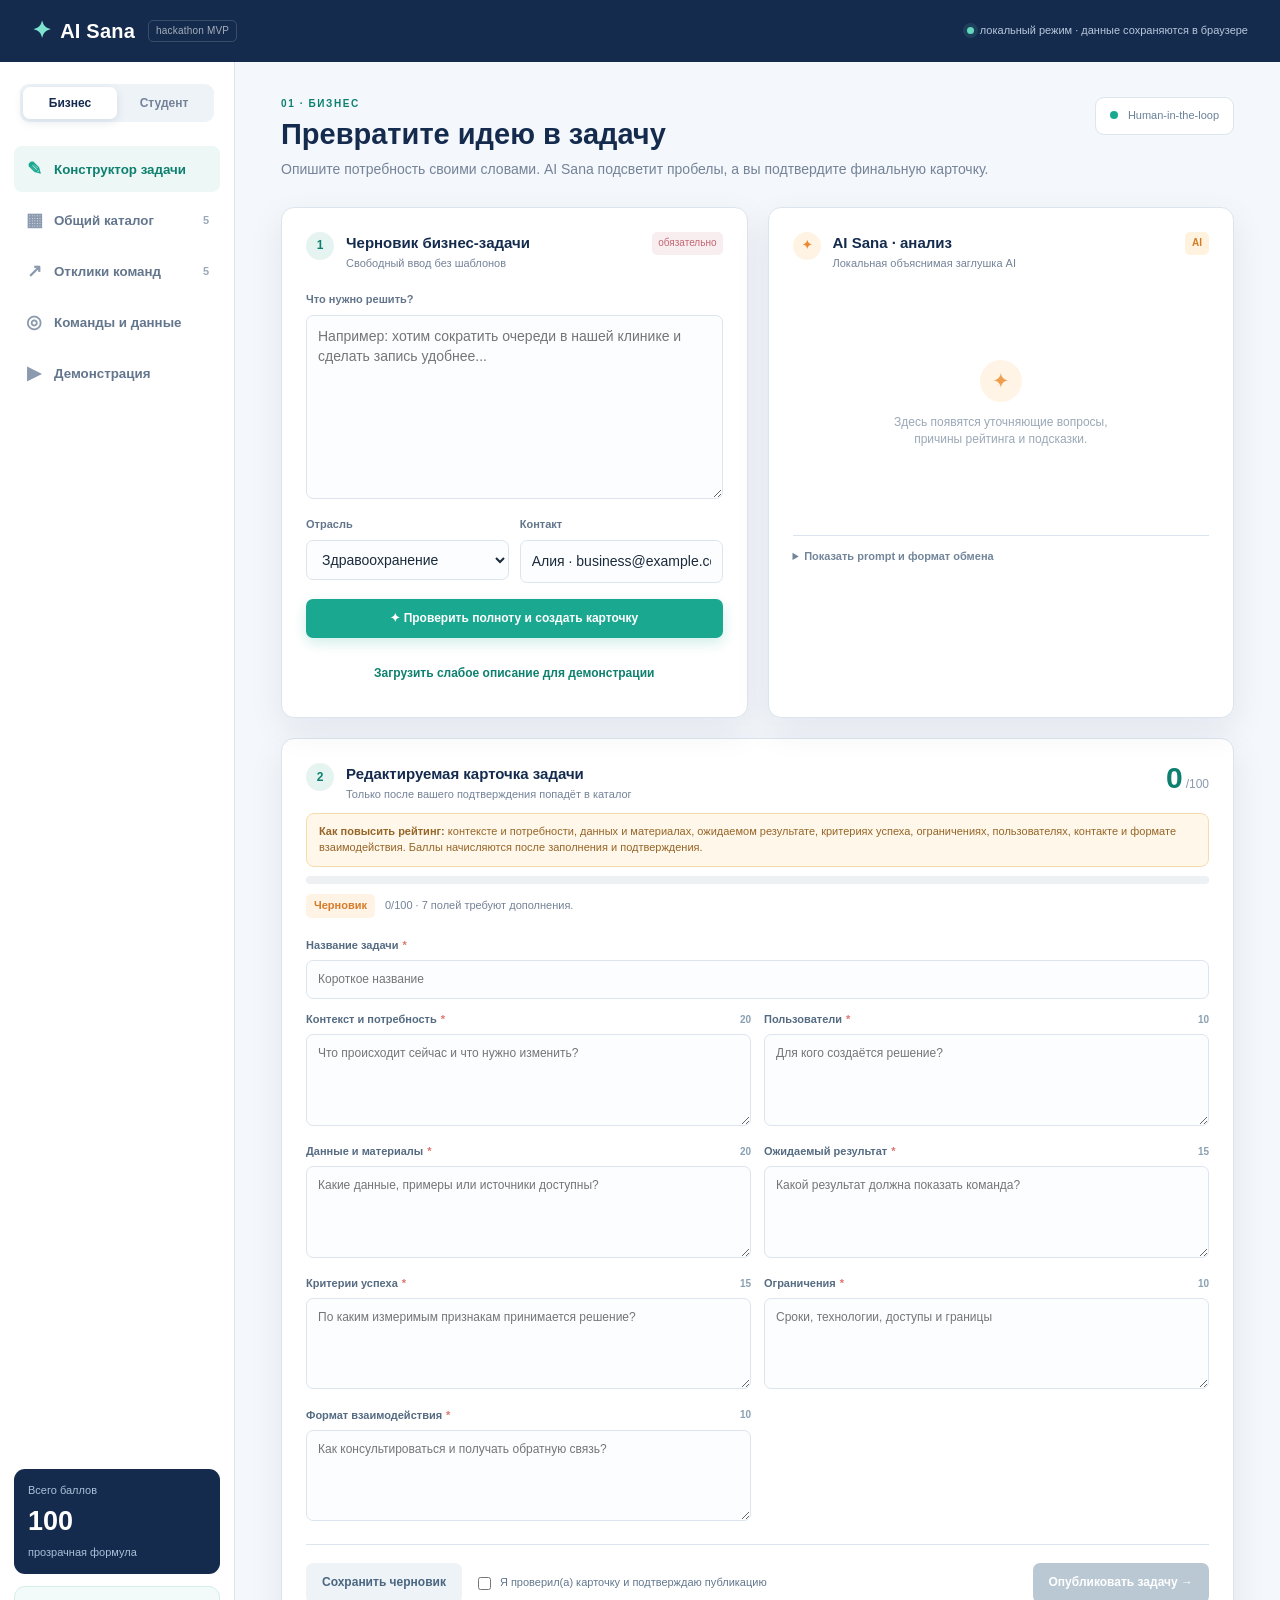
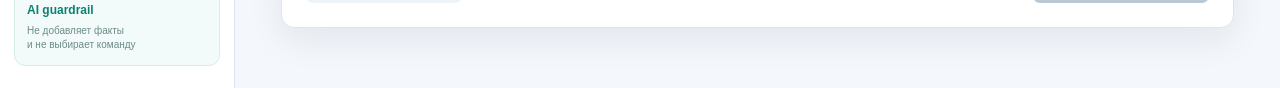
==== index.html @ 4ed0ae02 "First test" ====
<!doctype html>
<html lang="ru">
<head>
  <meta charset="UTF-8" />
  <meta name="viewport" content="width=device-width, initial-scale=1.0" />
  <title>AI Sana — геймификация бизнес-задач</title>
  <link rel="stylesheet" href="styles.css" />
</head>
<body>
  <div class="app-shell">
    <header class="topbar">
      <div class="brand"><span class="brand-mark">✦</span><span>AI Sana</span><small>hackathon MVP</small></div>
      <div class="topbar-status"><span class="live-dot"></span>локальный режим · данные сохраняются в браузере</div>
    </header>

    <div class="workspace">
      <aside class="sidebar">
        <div class="role-switcher">
          <button class="role-btn active" data-role="business">Бизнес</button>
          <button class="role-btn" data-role="student">Студент</button>
        </div>
        <nav class="nav-list">
          <button class="nav-btn active" data-view="builder"><span>✎</span> Конструктор задачи</button>
          <button class="nav-btn" data-view="catalog"><span>▦</span> Общий каталог <b id="catalog-count">0</b></button>
          <button class="nav-btn" data-view="offers"><span>↗</span> Отклики команд <b id="offers-count">0</b></button>
          <button class="nav-btn" data-view="teams"><span>◎</span> Команды и данные</button>
          <button class="nav-btn" data-view="demo"><span>▶</span> Демонстрация</button>
        </nav>
        <div class="sidebar-bottom">
          <div class="mini-kpi"><span>Всего баллов</span><strong>100</strong><small>прозрачная формула</small></div>
          <div class="guardrail"><span>AI guardrail</span><small>Не добавляет факты<br/>и не выбирает команду</small></div>
        </div>
      </aside>

      <main class="main-content">
        <section class="view active" id="view-builder">
          <div class="page-heading">
            <div><p class="eyebrow">01 · БИЗНЕС</p><h1>Превратите идею в задачу</h1><p class="subtitle">Опишите потребность своими словами. AI Sana подсветит пробелы, а вы подтвердите финальную карточку.</p></div>
            <div class="heading-chip"><span class="chip-dot"></span> Human-in-the-loop</div>
          </div>
          <div class="builder-layout">
            <div class="panel input-panel">
              <div class="panel-head"><div><span class="step-num">1</span><div><h2>Черновик бизнес-задачи</h2><p>Свободный ввод без шаблонов</p></div></div><span class="required">обязательно</span></div>
              <label class="field-label" for="draft-text">Что нужно решить?</label>
              <textarea id="draft-text" rows="8" placeholder="Например: хотим сократить очереди в нашей клинике и сделать запись удобнее..."></textarea>
              <div class="form-row">
                <label class="field-group"><span class="field-label">Отрасль</span><select id="draft-industry"><option>Здравоохранение</option><option>Образование</option><option>Ритейл</option><option>Финансы</option><option>Логистика</option><option>Другое</option></select></label>
                <label class="field-group"><span class="field-label">Контакт</span><input id="draft-contact" placeholder="Имя / email" value="Алия · business@example.com" /></label>
              </div>
              <button class="primary-btn full" id="analyze-btn">✦ Проверить полноту и создать карточку</button>
              <button class="text-btn full" id="load-sample-btn">Загрузить слабое описание для демонстрации</button>
            </div>

            <div class="panel ai-panel">
              <div class="panel-head"><div><span class="step-num ai-step">✦</span><div><h2>AI Sana · анализ</h2><p>Локальная объяснимая заглушка AI</p></div></div><span class="ai-badge">AI</span></div>
              <div id="ai-empty" class="empty-state"><div class="empty-icon">✦</div><p>Здесь появятся уточняющие вопросы,<br/>причины рейтинга и подсказки.</p></div>
              <div id="ai-result" class="hidden"></div>
              <details class="prompt-details"><summary>Показать prompt и формат обмена</summary><pre id="prompt-preview">SYSTEM: Анализируй только факты пользователя. Не выдумывай значения.
INPUT: { draft, industry, answers[] }
OUTPUT: { missingFields[], questions[], suggestions[] }
ERROR: при некорректном ответе вернуть fallback с 3 вопросами.</pre></details>
            </div>
          </div>

          <div class="panel card-panel" id="card-panel">
            <div class="panel-head card-head"><div><span class="step-num">2</span><div><h2>Редактируемая карточка задачи</h2><p>Только после вашего подтверждения попадёт в каталог</p></div></div><div class="score-bubble"><strong id="score-value">0</strong><span>/100</span></div></div>
            <div id="missing-banner" class="missing-banner hidden"></div>
            <div class="score-track"><span id="score-track-fill"></span></div>
            <div class="readiness-row"><span id="readiness-label" class="readiness draft">Черновик</span><span id="score-explain">Заполните карточку, чтобы увидеть расчёт.</span></div>
            <div class="card-grid">
              <label class="card-field wide"><span>Название задачи <i>*</i></span><input data-field="title" placeholder="Короткое название" /></label>
              <label class="card-field"><span>Контекст и потребность <i>*</i><em>20</em></span><textarea data-field="contextNeed" rows="4" placeholder="Что происходит сейчас и что нужно изменить?"></textarea></label>
              <label class="card-field"><span>Пользователи <i>*</i><em>10</em></span><textarea data-field="users" rows="4" placeholder="Для кого создаётся решение?"></textarea></label>
              <label class="card-field"><span>Данные и материалы <i>*</i><em>20</em></span><textarea data-field="data" rows="4" placeholder="Какие данные, примеры или источники доступны?"></textarea></label>
              <label class="card-field"><span>Ожидаемый результат <i>*</i><em>15</em></span><textarea data-field="expectedResult" rows="4" placeholder="Какой результат должна показать команда?"></textarea></label>
              <label class="card-field"><span>Критерии успеха <i>*</i><em>15</em></span><textarea data-field="successCriteria" rows="4" placeholder="По каким измеримым признакам принимается решение?"></textarea></label>
              <label class="card-field"><span>Ограничения <i>*</i><em>10</em></span><textarea data-field="constraints" rows="4" placeholder="Сроки, технологии, доступы и границы"></textarea></label>
              <label class="card-field"><span>Формат взаимодействия <i>*</i><em>10</em></span><textarea data-field="format" rows="4" placeholder="Как консультироваться и получать обратную связь?"></textarea></label>
            </div>
            <div class="card-actions"><button class="secondary-btn" id="save-draft-btn">Сохранить черновик</button><label class="confirm-check"><input type="checkbox" id="confirm-check" /> Я проверил(а) карточку и подтверждаю публикацию</label><button class="primary-btn" id="publish-btn" disabled>Опубликовать задачу →</button></div>
          </div>
        </section>

        <section class="view" id="view-catalog">
          <div class="page-heading"><div><p class="eyebrow">02 · OPEN CATALOG</p><h1>Каталог задач</h1><p class="subtitle">Все опубликованные задачи доступны командам. Рейтинг влияет на позицию, но не скрывает задачу.</p></div><div class="catalog-total"><strong id="catalog-total">0</strong><span>опубликовано</span></div></div>
          <div class="toolbar"><div class="search-wrap">⌕ <input id="catalog-search" placeholder="Поиск по задачам, отрасли, пользователям..." /></div><select id="catalog-level"><option value="all">Все уровни готовности</option><option value="draft">Черновик · 0–39</option><option value="working">Рабочая · 40–69</option><option value="ready">Готовая · 70–89</option><option value="priority">Приоритетная · 90–100</option></select><select id="catalog-sort"><option value="rating">Сначала высокий рейтинг</option><option value="new">Сначала новые</option></select></div>
          <div id="catalog-list" class="catalog-grid"></div>
        </section>

        <section class="view" id="view-offers">
          <div class="page-heading"><div><p class="eyebrow">03 · BUSINESS DECISION</p><h1>Отклики команд</h1><p class="subtitle">Сравнивайте предложения и принимайте решение вручную. AI не назначает исполнителей.</p></div></div>
          <div id="offers-list" class="offers-list"></div>
        </section>

        <section class="view" id="view-teams">
          <div class="page-heading"><div><p class="eyebrow">04 · DATA ROOM</p><h1>Команды и тестовые данные</h1><p class="subtitle">В MVP встроен минимальный набор 5×5 для быстрой демонстрации без регистрации.</p></div></div>
          <div class="data-tabs"><button class="data-tab active" data-data-view="teams-data">5 профилей команд</button><button class="data-tab" data-data-view="drafts-data">5 черновиков</button><button class="data-tab" data-data-view="cards-data">5 карточек</button></div>
          <div id="teams-data" class="data-view active"></div><div id="drafts-data" class="data-view"></div><div id="cards-data" class="data-view"></div>
        </section>

        <section class="view" id="view-demo">
          <div class="page-heading"><div><p class="eyebrow">05 · 5-MINUTE DEMO</p><h1>Сценарий защиты</h1><p class="subtitle">Покажите целостный путь от слабого описания до выбора команды.</p></div><button class="primary-btn" id="demo-reset-btn">Сбросить демо</button></div>
          <div class="demo-timeline"><div class="demo-step done"><span>1</span><div><strong>Черновик</strong><p>Ввести слабое описание бизнес-задачи.</p></div></div><div class="demo-line"></div><div class="demo-step"><span>2</span><div><strong>AI-вопросы</strong><p>Показать минимум 3 уместных вопроса и заполнить карточку.</p></div></div><div class="demo-line"></div><div class="demo-step"><span>3</span><div><strong>Рост рейтинга</strong><p>Изменить поля и показать прозрачный пересчёт баллов.</p></div></div><div class="demo-line"></div><div class="demo-step"><span>4</span><div><strong>Каталог</strong><p>Опубликовать, открыть задачу студенту и отправить отклик.</p></div></div><div class="demo-line"></div><div class="demo-step"><span>5</span><div><strong>Решение бизнеса</strong><p>Вручную принять или отклонить предложение.</p></div></div></div>
          <div class="demo-note"><span class="note-icon">ⓘ</span><div><strong>Подсказка для защиты</strong><p>Переключайтесь между ролями «Бизнес» и «Студент» в левом меню. Все изменения сохраняются локально, поэтому сценарий можно повторить.</p></div></div>
          <div class="architecture-card"><div><p class="eyebrow">ARCHITECTURE</p><h2>Простой, проверяемый MVP</h2><p>UI → localStorage → детерминированный AI fallback → рейтинг → каталог → отклики → ручное решение.</p></div><div class="arch-flow"><span>Draft</span><b>→</b><span>AI</span><b>→</b><span>Card</span><b>→</b><span>Catalog</span><b>→</b><span>Decision</span></div></div>
        </section>
      </main>
    </div>
  </div>

  <div class="modal hidden" id="offer-modal"><div class="modal-card"><button class="modal-close" id="modal-close">×</button><p class="eyebrow">TEAM RESPONSE</p><h2 id="offer-modal-title">Отправить предложение</h2><p id="offer-modal-subtitle" class="muted"></p><label class="card-field"><span>Команда</span><select id="offer-team"></select></label><label class="card-field"><span>Идея решения <i>*</i></span><textarea id="offer-idea" rows="4" placeholder="Что вы предлагаете сделать?"></textarea></label><label class="card-field"><span>План и срок <i>*</i></span><textarea id="offer-plan" rows="3" placeholder="Этапы, технологии, ориентировочный срок"></textarea></label><label class="card-field"><span>Ссылка на прототип</span><input id="offer-link" placeholder="https://..." /></label><button class="primary-btn full" id="submit-offer-btn">Отправить отклик</button></div></div>

  <div class="toast hidden" id="toast"></div>
  <script src="app.js"></script>
</body>
</html>
---- styles.css ----
:root{--navy:#142b4d;--navy-2:#1f4675;--ink:#1b2a3a;--muted:#748398;--line:#dce5ee;--bg:#f4f7fb;--card:#fff;--teal:#1aa891;--teal-dark:#0e806f;--orange:#f29b4a;--red:#e36963;--shadow:0 12px 35px rgba(27,57,91,.08)}*{box-sizing:border-box}body{margin:0;background:var(--bg);color:var(--ink);font:14px/1.45 Inter,ui-sans-serif,-apple-system,BlinkMacSystemFont,"Segoe UI",sans-serif}.app-shell{min-height:100vh}.topbar{height:62px;background:var(--navy);color:#fff;display:flex;align-items:center;justify-content:space-between;padding:0 32px}.brand{font-weight:800;letter-spacing:.2px;display:flex;align-items:center;gap:9px;font-size:20px}.brand small{font-size:10px;font-weight:500;opacity:.62;padding:3px 7px;border:1px solid rgba(255,255,255,.26);border-radius:5px;margin-left:4px}.brand-mark{color:#7ee4d1;font-size:23px}.topbar-status{font-size:11px;color:#b8c8dc}.live-dot{display:inline-block;width:7px;height:7px;border-radius:50%;background:#65d7bd;margin-right:6px;box-shadow:0 0 0 4px rgba(101,215,189,.12)}.workspace{display:flex;min-height:calc(100vh - 62px)}.sidebar{width:235px;background:#fff;border-right:1px solid var(--line);padding:22px 14px;display:flex;flex-direction:column}.role-switcher{display:grid;grid-template-columns:1fr 1fr;background:#eef3f8;border-radius:9px;padding:3px;margin:0 6px 24px}.role-btn{border:0;background:transparent;border-radius:7px;padding:9px 3px;color:var(--muted);font-weight:700;font-size:12px;cursor:pointer}.role-btn.active{background:#fff;color:var(--navy);box-shadow:0 3px 10px rgba(28,57,86,.12)}.nav-list{display:grid;gap:5px}.nav-btn{border:0;background:transparent;border-radius:8px;color:#63768d;text-align:left;padding:12px 11px;display:flex;gap:11px;align-items:center;cursor:pointer;font-weight:600}.nav-btn span{font-size:18px;width:18px;text-align:center;color:#8b9aae}.nav-btn b{margin-left:auto;color:#9aa8b7;font-size:11px}.nav-btn:hover,.nav-btn.active{background:#edf7f6;color:var(--teal-dark)}.nav-btn.active span{color:var(--teal)}.sidebar-bottom{margin-top:auto;display:grid;gap:12px}.mini-kpi{background:var(--navy);color:#fff;border-radius:11px;padding:14px}.mini-kpi span,.mini-kpi small{display:block;color:#abc0d8;font-size:11px}.mini-kpi strong{display:block;font-size:27px;margin:3px 0}.guardrail{border:1px solid #d6eee9;background:#f3fbfa;border-radius:11px;padding:12px;color:var(--teal-dark)}.guardrail span{font-weight:800;font-size:12px}.guardrail small{display:block;color:#6b8c89;font-size:10px;margin-top:4px}.main-content{flex:1;padding:35px 46px 60px;max-width:1500px;margin:0 auto;width:100%}.view{display:none}.view.active{display:block}.page-heading{display:flex;justify-content:space-between;align-items:flex-start;gap:25px;margin-bottom:28px}.eyebrow{color:var(--teal-dark);font-size:10px;font-weight:900;letter-spacing:1.6px;margin:0 0 6px}.page-heading h1{font-size:29px;line-height:1.15;margin:0 0 8px;color:var(--navy)}.subtitle{color:var(--muted);margin:0;max-width:750px}.heading-chip,.catalog-total{background:#fff;border:1px solid var(--line);padding:10px 14px;border-radius:9px;color:#688099;font-size:11px;white-space:nowrap}.chip-dot{width:8px;height:8px;border-radius:50%;background:var(--teal);display:inline-block;margin-right:7px}.catalog-total{text-align:right}.catalog-total strong{display:block;color:var(--navy);font-size:25px;line-height:1}.catalog-total span{font-size:10px}.builder-layout{display:grid;grid-template-columns:1fr 1fr;gap:20px;margin-bottom:20px}.panel{background:#fff;border:1px solid var(--line);border-radius:13px;box-shadow:var(--shadow)}.input-panel,.ai-panel{min-height:380px;padding:24px}.panel-head{display:flex;justify-content:space-between;align-items:flex-start;margin-bottom:20px}.panel-head>div:first-child{display:flex;gap:12px}.panel-head h2{font-size:15px;margin:0 0 2px;color:var(--navy)}.panel-head p{margin:0;color:var(--muted);font-size:11px}.step-num{background:#e6f4f1;color:var(--teal-dark);width:28px;height:28px;border-radius:50%;display:inline-flex;align-items:center;justify-content:center;font-weight:900;font-size:12px;flex:none}.ai-step{background:#fff3e4;color:#ed8a30}.required{font-size:10px;background:#f8eef0;color:#c26773;border-radius:5px;padding:4px 6px}.ai-badge{font-size:10px;color:#d47b26;background:#fff3df;border-radius:5px;padding:4px 7px;font-weight:800}.field-label{display:block;font-weight:700;font-size:11px;color:#62758b;margin-bottom:7px}.field-group{flex:1}.input-panel textarea,.input-panel input,.input-panel select,.card-field input,.card-field textarea,.card-field select,.toolbar select,.search-wrap input{font:inherit;border:1px solid var(--line);border-radius:7px;background:#fcfdff;color:var(--ink);padding:10px 11px;outline:none;width:100%;resize:vertical}.input-panel textarea:focus,.input-panel input:focus,.card-field input:focus,.card-field textarea:focus{border-color:#65cfc0;box-shadow:0 0 0 3px rgba(26,168,145,.1)}.form-row{display:flex;gap:11px;margin-top:13px}.primary-btn,.secondary-btn,.text-btn{border:0;border-radius:7px;padding:11px 16px;font:inherit;font-size:12px;font-weight:800;cursor:pointer}.primary-btn{background:var(--teal);color:#fff;box-shadow:0 5px 13px rgba(26,168,145,.2)}.primary-btn:hover{background:var(--teal-dark)}.primary-btn:disabled{background:#b9c8d3;cursor:not-allowed;box-shadow:none}.secondary-btn{background:#edf3f7;color:#4a6680}.text-btn{background:transparent;color:var(--teal-dark);padding-left:0;padding-right:0}.full{width:100%;margin-top:16px}.empty-state{text-align:center;padding:68px 10px;color:#9aa8b7}.empty-icon{width:42px;height:42px;border-radius:50%;background:#fff4e5;color:#efa04f;display:inline-flex;align-items:center;justify-content:center;font-size:21px;margin-bottom:12px}.empty-state p{margin:0;font-size:12px}.hidden{display:none!important}.ai-result{display:grid;gap:12px}.ai-summary{display:flex;align-items:center;gap:10px;padding:10px;background:#fff8ed;border:1px solid #f6e1c4;border-radius:8px;color:#8b6438;font-size:12px}.question-list{display:grid;gap:9px}.question-item{border:1px solid #e6edf2;border-radius:8px;padding:10px;background:#fbfcfe}.question-item strong{font-size:11px;display:block;color:var(--navy);margin-bottom:6px}.question-item input{width:100%;border:0;border-bottom:1px solid #ccd9e3;padding:5px 2px;background:transparent;outline:0;font:inherit;font-size:12px}.prompt-details{margin-top:18px;border-top:1px solid var(--line);padding-top:13px;color:#72859a;font-size:11px}.prompt-details summary{cursor:pointer;font-weight:700}.prompt-details pre{white-space:pre-wrap;background:#152b48;color:#cfe8e2;border-radius:7px;padding:11px;font-size:10px;line-height:1.5;overflow:auto}.card-panel{padding:24px}.card-head{margin-bottom:10px}.score-bubble{display:flex;align-items:baseline;gap:3px;color:#8b9bad}.score-bubble strong{color:var(--teal-dark);font-size:30px;line-height:1}.score-bubble span{font-size:12px}.score-track{height:8px;background:#edf1f4;border-radius:9px;overflow:hidden}.score-track span{display:block;height:100%;width:0;background:linear-gradient(90deg,var(--orange),var(--teal));border-radius:9px;transition:width .35s}.readiness-row{display:flex;align-items:center;gap:10px;margin:10px 0 20px;color:var(--muted);font-size:11px}.readiness{border-radius:5px;padding:4px 8px;font-weight:800}.readiness.draft{background:#fff3e6;color:#d77b28}.readiness.working{background:#eaf3ff;color:#3d78b9}.readiness.ready{background:#e9f8f2;color:#178c70}.readiness.priority{background:#e9efff;color:#536cc3}.missing-banner{background:#fff7e9;border:1px solid #f4dcac;color:#966528;border-radius:8px;padding:10px 12px;font-size:11px;margin:9px 0}.card-grid{display:grid;grid-template-columns:repeat(2,minmax(0,1fr));gap:13px}.card-field{display:block}.card-field.wide{grid-column:1/-1}.card-field>span{display:flex;align-items:center;gap:4px;color:#556b82;font-size:11px;font-weight:800;margin-bottom:6px}.card-field i{font-style:normal;color:#dd766d}.card-field em{margin-left:auto;font-style:normal;color:#8aa0b3;font-size:10px;font-weight:700}.card-field input,.card-field textarea{font-size:12px;background:#fbfdff}.card-actions{display:flex;align-items:center;gap:12px;border-top:1px solid var(--line);margin-top:18px;padding-top:18px}.card-actions .primary-btn{margin-left:auto}.confirm-check{font-size:11px;color:#62778e;display:flex;align-items:center;gap:6px}.confirm-check input{accent-color:var(--teal)}.toolbar{display:flex;gap:10px;align-items:center;margin-bottom:20px}.search-wrap{display:flex;align-items:center;gap:8px;flex:1;background:#fff;border:1px solid var(--line);border-radius:8px;padding:0 12px;color:#8ba0b3}.search-wrap input{border:0;padding:10px 0}.toolbar select{width:auto;min-width:190px;background:#fff;color:#62758b}.catalog-grid{display:grid;grid-template-columns:repeat(3,minmax(0,1fr));gap:16px}.task-card{background:#fff;border:1px solid var(--line);border-radius:12px;padding:18px;box-shadow:var(--shadow);display:flex;flex-direction:column;min-height:270px}.task-card-top{display:flex;justify-content:space-between;gap:10px;align-items:flex-start}.task-card h3{margin:0;color:var(--navy);font-size:15px}.industry-tag{font-size:10px;color:#778ba0;margin:6px 0 11px}.score-mini{background:#e9f8f3;color:var(--teal-dark);font-size:12px;font-weight:900;padding:6px 8px;border-radius:7px;white-space:nowrap}.task-card p{color:#718398;font-size:11px;margin:0 0 12px}.task-card .card-meta{display:flex;gap:6px;flex-wrap:wrap;margin-top:auto}.meta-tag{padding:4px 7px;border-radius:5px;background:#f0f4f7;color:#708398;font-size:10px}.task-card .primary-btn{margin-top:14px}.offers-list{display:grid;gap:16px}.offer-task{background:#fff;border:1px solid var(--line);border-radius:12px;padding:19px}.offer-task-head{display:flex;justify-content:space-between;align-items:center;border-bottom:1px solid var(--line);padding-bottom:13px;margin-bottom:14px}.offer-task h3{margin:0;color:var(--navy);font-size:15px}.offer-item{border:1px solid #e4ebf0;border-radius:9px;padding:14px;margin-top:10px;display:grid;grid-template-columns:145px 1fr auto;gap:14px;align-items:start}.offer-item h4{margin:0;color:var(--navy);font-size:12px}.offer-item p{margin:4px 0 0;color:#718398;font-size:11px;white-space:pre-line}.offer-label{font-size:10px;color:#93a2b2;text-transform:uppercase;letter-spacing:.5px}.offer-actions{display:flex;gap:7px}.accept-btn,.reject-btn{border:0;border-radius:6px;padding:8px 10px;font:inherit;font-size:11px;font-weight:800;cursor:pointer}.accept-btn{background:#e7f7f1;color:#14896f}.reject-btn{background:#fff0f0;color:#c2666e}.decision{font-size:10px;padding:5px 8px;border-radius:5px;font-weight:800}.decision.accepted{background:#e8f8f1;color:#168a70}.decision.rejected{background:#fff0f0;color:#c2666e}.data-tabs{display:flex;gap:7px;border-bottom:1px solid var(--line);margin-bottom:18px}.data-tab{background:transparent;border:0;padding:11px 14px;font:inherit;font-size:12px;color:#7b8d9f;cursor:pointer;border-bottom:2px solid transparent}.data-tab.active{color:var(--teal-dark);border-color:var(--teal);font-weight:800}.data-view{display:none}.data-view.active{display:block}.data-table{width:100%;border-collapse:collapse;background:#fff;border:1px solid var(--line);border-radius:12px;overflow:hidden;font-size:11px}.data-table th,.data-table td{text-align:left;padding:12px;border-bottom:1px solid #e9eef2;vertical-align:top}.data-table th{background:#f4f7fa;color:#65798f;font-size:10px;text-transform:uppercase;letter-spacing:.5px}.data-table td strong{color:var(--navy)}.demo-timeline{background:#fff;border:1px solid var(--line);border-radius:12px;padding:25px 26px;display:flex;align-items:flex-start;gap:10px}.demo-step{display:flex;gap:9px;flex:1}.demo-step>span{width:25px;height:25px;border-radius:50%;display:flex;align-items:center;justify-content:center;background:#e9eff5;color:#71869d;font-weight:900;font-size:11px;flex:none}.demo-step.done>span{background:#dff5ef;color:var(--teal-dark)}.demo-step strong{display:block;font-size:11px;color:var(--navy)}.demo-step p{font-size:10px;color:var(--muted);margin:4px 0 0}.demo-line{height:1px;background:#d8e3eb;width:26px;margin-top:12px}.demo-note{display:flex;gap:12px;background:#eaf6ff;border:1px solid #c9e3f4;border-radius:9px;padding:14px;margin-top:18px;color:#426e91}.note-icon{font-size:18px}.demo-note strong{font-size:12px}.demo-note p{font-size:11px;margin:3px 0 0}.architecture-card{background:var(--navy);color:#fff;border-radius:12px;margin-top:18px;padding:23px;display:flex;align-items:center;justify-content:space-between;gap:20px}.architecture-card .eyebrow{color:#76dbc9}.architecture-card h2{margin:0 0 6px;font-size:17px}.architecture-card p{color:#afc4d8;font-size:11px;margin:0;max-width:520px}.arch-flow{display:flex;align-items:center;gap:10px;color:#c9dbec;font-size:11px}.arch-flow span{background:#274b73;border:1px solid #44688e;border-radius:5px;padding:7px 8px}.arch-flow b{color:#75d7c5}.modal{position:fixed;inset:0;background:rgba(16,39,67,.42);display:flex;justify-content:center;align-items:center;padding:20px;z-index:10}.modal-card{background:#fff;border-radius:13px;padding:25px;width:min(540px,100%);box-shadow:0 20px 60px rgba(15,37,64,.25);position:relative}.modal-card h2{color:var(--navy);margin:0 0 6px;font-size:20px}.modal-card .card-field{margin-top:14px}.modal-close{position:absolute;right:15px;top:10px;border:0;background:transparent;color:#8da0b2;font-size:25px;cursor:pointer}.muted{color:var(--muted);font-size:11px}.toast{position:fixed;right:25px;bottom:25px;background:var(--navy);color:#fff;border-radius:8px;padding:12px 16px;box-shadow:var(--shadow);font-size:12px;z-index:20}.toast.success{background:var(--teal-dark)}
@media(max-width:1000px){.sidebar{width:190px}.main-content{padding:27px 24px}.catalog-grid{grid-template-columns:repeat(2,minmax(0,1fr))}.demo-timeline{flex-wrap:wrap}.demo-line{display:none}}@media(max-width:700px){.topbar{padding:0 16px}.topbar-status{display:none}.workspace{display:block}.sidebar{width:100%;border-right:0;border-bottom:1px solid var(--line);padding:10px}.role-switcher{margin-bottom:8px}.nav-list{display:flex;overflow:auto}.nav-btn{white-space:nowrap;padding:8px}.nav-btn b{display:none}.sidebar-bottom{display:none}.main-content{padding:25px 14px}.builder-layout,.catalog-grid,.card-grid{grid-template-columns:1fr}.page-heading{display:block}.heading-chip,.catalog-total{display:inline-block;margin-top:15px}.card-actions{flex-wrap:wrap}.card-actions .primary-btn{margin-left:0}.offer-item{grid-template-columns:1fr}.toolbar{display:grid}.toolbar select{width:100%}.architecture-card{display:block}.arch-flow{margin-top:18px;flex-wrap:wrap}}
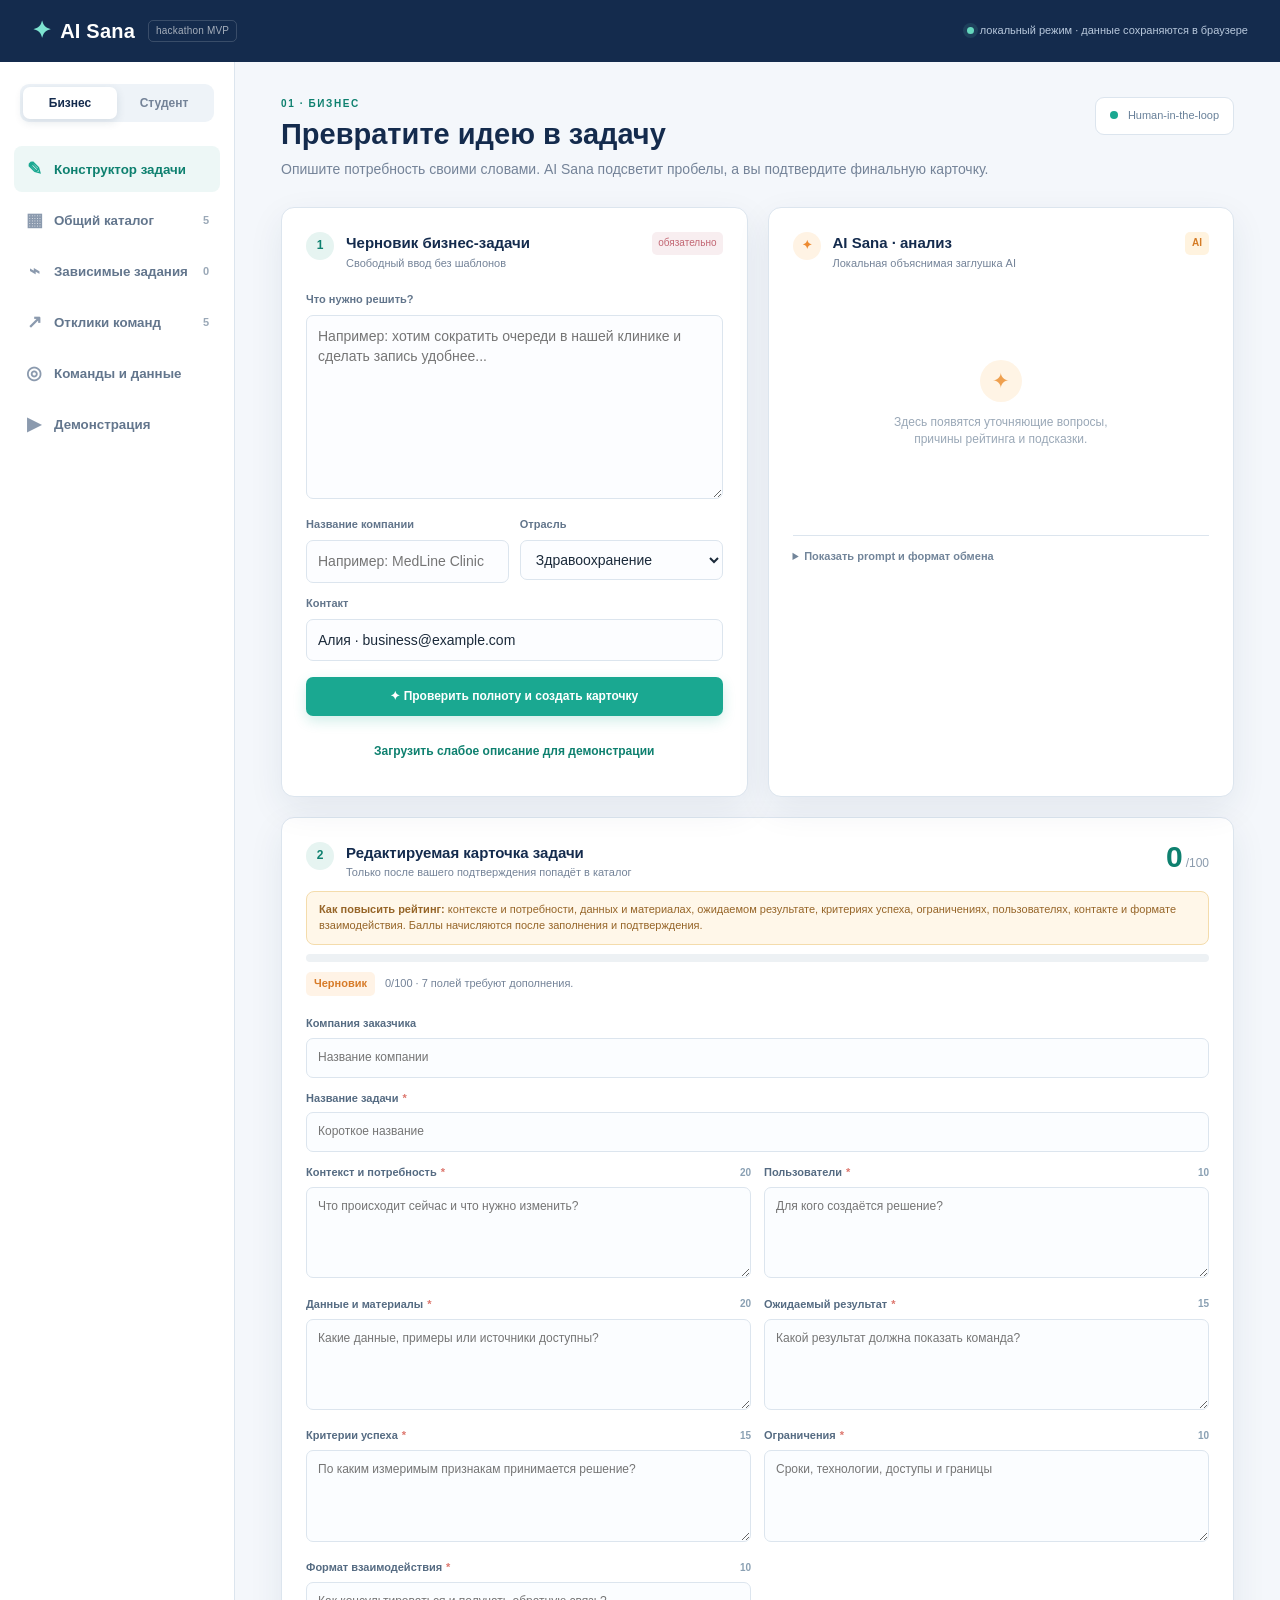
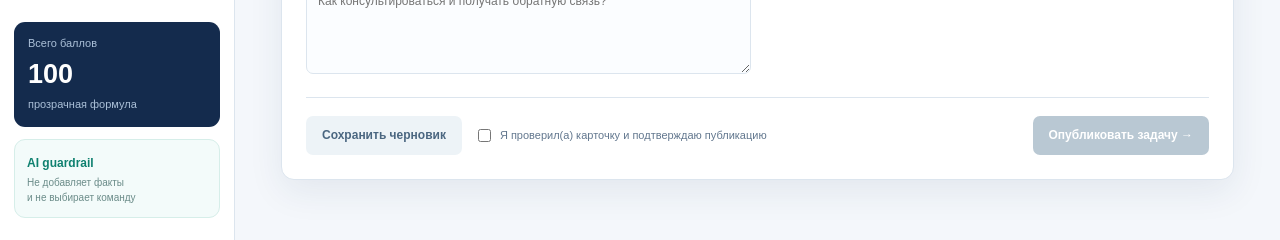
==== commit 65840b29: "two test" ====
--- a/index.html
+++ b/index.html
@@ -22,6 +22,7 @@
         <nav class="nav-list">
           <button class="nav-btn active" data-view="builder"><span>✎</span> Конструктор задачи</button>
           <button class="nav-btn" data-view="catalog"><span>▦</span> Общий каталог <b id="catalog-count">0</b></button>
+          <button class="nav-btn" data-view="dependent"><span>⌁</span> Зависимые задания <b id="dependent-count">0</b></button>
           <button class="nav-btn" data-view="offers"><span>↗</span> Отклики команд <b id="offers-count">0</b></button>
           <button class="nav-btn" data-view="teams"><span>◎</span> Команды и данные</button>
           <button class="nav-btn" data-view="demo"><span>▶</span> Демонстрация</button>
@@ -44,7 +45,10 @@
               <label class="field-label" for="draft-text">Что нужно решить?</label>
               <textarea id="draft-text" rows="8" placeholder="Например: хотим сократить очереди в нашей клинике и сделать запись удобнее..."></textarea>
               <div class="form-row">
+                <label class="field-group"><span class="field-label">Название компании</span><input id="draft-company" placeholder="Например: MedLine Clinic" /></label>
                 <label class="field-group"><span class="field-label">Отрасль</span><select id="draft-industry"><option>Здравоохранение</option><option>Образование</option><option>Ритейл</option><option>Финансы</option><option>Логистика</option><option>Другое</option></select></label>
+              </div>
+              <div class="form-row">
                 <label class="field-group"><span class="field-label">Контакт</span><input id="draft-contact" placeholder="Имя / email" value="Алия · business@example.com" /></label>
               </div>
               <button class="primary-btn full" id="analyze-btn">✦ Проверить полноту и создать карточку</button>
@@ -56,7 +60,7 @@
               <div id="ai-empty" class="empty-state"><div class="empty-icon">✦</div><p>Здесь появятся уточняющие вопросы,<br/>причины рейтинга и подсказки.</p></div>
               <div id="ai-result" class="hidden"></div>
               <details class="prompt-details"><summary>Показать prompt и формат обмена</summary><pre id="prompt-preview">SYSTEM: Анализируй только факты пользователя. Не выдумывай значения.
-INPUT: { draft, industry, answers[] }
+INPUT: { companyName, draft, industry, contact, answers[] }
 OUTPUT: { missingFields[], questions[], suggestions[] }
 ERROR: при некорректном ответе вернуть fallback с 3 вопросами.</pre></details>
             </div>
@@ -68,6 +72,7 @@
             <div class="score-track"><span id="score-track-fill"></span></div>
             <div class="readiness-row"><span id="readiness-label" class="readiness draft">Черновик</span><span id="score-explain">Заполните карточку, чтобы увидеть расчёт.</span></div>
             <div class="card-grid">
+              <label class="card-field wide"><span>Компания заказчика</span><input data-field="companyName" placeholder="Название компании" /></label>
               <label class="card-field wide"><span>Название задачи <i>*</i></span><input data-field="title" placeholder="Короткое название" /></label>
               <label class="card-field"><span>Контекст и потребность <i>*</i><em>20</em></span><textarea data-field="contextNeed" rows="4" placeholder="Что происходит сейчас и что нужно изменить?"></textarea></label>
               <label class="card-field"><span>Пользователи <i>*</i><em>10</em></span><textarea data-field="users" rows="4" placeholder="Для кого создаётся решение?"></textarea></label>
@@ -82,13 +87,19 @@
         </section>
 
         <section class="view" id="view-catalog">
-          <div class="page-heading"><div><p class="eyebrow">02 · OPEN CATALOG</p><h1>Каталог задач</h1><p class="subtitle">Все опубликованные задачи доступны командам. Рейтинг влияет на позицию, но не скрывает задачу.</p></div><div class="catalog-total"><strong id="catalog-total">0</strong><span>опубликовано</span></div></div>
+          <div class="page-heading"><div><p class="eyebrow">02 · OPEN CATALOG</p><h1>Каталог задач</h1><p class="subtitle">Все опубликованные задачи доступны командам. Из любой задачи можно попросить AI-агента подготовить зависимую карточку.</p></div><div class="catalog-total"><strong id="catalog-total">0</strong><span>опубликовано</span></div></div>
           <div class="toolbar"><div class="search-wrap">⌕ <input id="catalog-search" placeholder="Поиск по задачам, отрасли, пользователям..." /></div><select id="catalog-level"><option value="all">Все уровни готовности</option><option value="draft">Черновик · 0–39</option><option value="working">Рабочая · 40–69</option><option value="ready">Готовая · 70–89</option><option value="priority">Приоритетная · 90–100</option></select><select id="catalog-sort"><option value="rating">Сначала высокий рейтинг</option><option value="new">Сначала новые</option></select></div>
           <div id="catalog-list" class="catalog-grid"></div>
         </section>
 
+        <section class="view" id="view-dependent">
+          <div class="page-heading"><div><p class="eyebrow">03 · AI TASK AGENT</p><h1>Зависимые задания</h1><p class="subtitle">Карточки-подзадачи, созданные из задач заказчика. AI готовит первый вариант, а финальное содержание и связь с родителем проверяет человек.</p></div><div class="catalog-total"><strong id="dependent-total">0</strong><span>карточек</span></div></div>
+          <div class="agent-banner"><div class="agent-banner-icon">✦</div><div><strong>AI-агент декомпозиции</strong><p>Берёт только контекст, данные, результат и ограничения родительской задачи. Не выдумывает факты, не назначает исполнителя и не публикует карточку автоматически.</p></div><span class="ai-badge">LOCAL AI</span></div>
+          <div id="dependent-list" class="dependent-grid"></div>
+        </section>
+
         <section class="view" id="view-offers">
-          <div class="page-heading"><div><p class="eyebrow">03 · BUSINESS DECISION</p><h1>Отклики команд</h1><p class="subtitle">Сравнивайте предложения и принимайте решение вручную. AI не назначает исполнителей.</p></div></div>
+          <div class="page-heading"><div><p class="eyebrow">04 · BUSINESS DECISION</p><h1>Отклики команд</h1><p class="subtitle">Сравнивайте предложения и принимайте решение вручную. AI не назначает исполнителей.</p></div></div>
           <div id="offers-list" class="offers-list"></div>
         </section>
 
@@ -108,7 +119,29 @@
     </div>
   </div>
 
-  <div class="modal hidden" id="offer-modal"><div class="modal-card"><button class="modal-close" id="modal-close">×</button><p class="eyebrow">TEAM RESPONSE</p><h2 id="offer-modal-title">Отправить предложение</h2><p id="offer-modal-subtitle" class="muted"></p><label class="card-field"><span>Команда</span><select id="offer-team"></select></label><label class="card-field"><span>Идея решения <i>*</i></span><textarea id="offer-idea" rows="4" placeholder="Что вы предлагаете сделать?"></textarea></label><label class="card-field"><span>План и срок <i>*</i></span><textarea id="offer-plan" rows="3" placeholder="Этапы, технологии, ориентировочный срок"></textarea></label><label class="card-field"><span>Ссылка на прототип</span><input id="offer-link" placeholder="https://..." /></label><button class="primary-btn full" id="submit-offer-btn">Отправить отклик</button></div></div>
+  <div class="modal hidden" id="offer-modal"><div class="modal-card"><button class="modal-close" id="modal-close">×</button><p class="eyebrow">TEAM RESPONSE</p><h2 id="offer-modal-title">Отправить предложение</h2><p id="offer-modal-subtitle" class="muted"></p><div id="team-recommendations" class="recommendations-panel"></div><label class="card-field"><span>Команда</span><select id="offer-team"></select></label><label class="card-field"><span>Идея решения <i>*</i></span><textarea id="offer-idea" rows="4" placeholder="Что вы предлагаете сделать?"></textarea></label><label class="card-field"><span>План и срок <i>*</i></span><textarea id="offer-plan" rows="3" placeholder="Этапы, технологии, ориентировочный срок"></textarea></label><label class="card-field"><span>Ссылка на прототип</span><input id="offer-link" placeholder="https://..." /></label><div id="offer-ai-review" class="offer-ai-review"></div><button class="primary-btn full" id="submit-offer-btn">Отправить отклик</button></div></div>
+
+  <div class="modal hidden" id="progress-modal"><div class="modal-card"><button class="modal-close" id="progress-modal-close">×</button><p class="eyebrow">AI PROGRESS LOG</p><h2>Зафиксировать фактический прогресс</h2><p id="progress-modal-subtitle" class="muted"></p><label class="card-field"><span>Этап</span><select id="progress-stage"><option>Исследование</option><option>Прототип</option><option>Разработка</option><option>Тестирование</option><option>Финальная передача</option></select></label><label class="card-field"><span>Что фактически сделано <i>*</i></span><textarea id="progress-note" rows="4" placeholder="Коротко опишите результат этапа и приложенные материалы"></textarea></label><label class="card-field"><span>Фактический статус</span><select id="progress-status"><option value="in_progress">В работе</option><option value="done">Этап завершён</option><option value="blocked">Есть блокер</option></select></label><button class="primary-btn full" id="save-progress-btn">Сохранить прогресс</button></div></div>
+
+  <div class="modal hidden" id="dependent-modal">
+    <div class="modal-card dependent-modal-card">
+      <button class="modal-close" id="dependent-modal-close">×</button>
+      <div class="agent-modal-heading"><span class="step-num ai-step">✦</span><div><p class="eyebrow">AI TASK AGENT</p><h2>Создать зависимое задание</h2><p class="muted">Агент подготовит подзадачу на основе карточки заказчика.</p></div><span class="ai-badge">AI</span></div>
+      <div id="dependent-parent-context" class="parent-context"></div>
+      <div class="agent-controls"><label class="card-field"><span>Роль для зависимого задания</span><select id="dependent-role"><option>Исследователь</option><option>UX/UI дизайнер</option><option>Разработчик</option><option>Аналитик</option><option>Контент-специалист</option></select></label><label class="card-field"><span>Фокус подзадачи <i>*</i></span><input id="dependent-focus" placeholder="Например: сценарий записи пациента" /></label></div>
+      <button class="primary-btn full" id="dependent-generate-btn">✦ Сгенерировать карточку агентом</button>
+      <div id="dependent-agent-empty" class="agent-empty"><div class="empty-icon">✦</div><p>Выберите роль и фокус — агент соберёт первый вариант зависимой задачи.</p></div>
+      <div id="dependent-agent-result" class="hidden">
+        <div class="agent-result-note"><strong>Черновик готов.</strong> Проверьте все поля: AI использовал только сведения родительской задачи.</div>
+        <div class="dependent-form-grid"><label class="card-field wide"><span>Название зависимого задания <i>*</i></span><input data-dependent-field="title" /></label><label class="card-field"><span>Цель</span><textarea data-dependent-field="objective" rows="4"></textarea></label><label class="card-field"><span>Входные данные от заказчика</span><textarea data-dependent-field="inputs" rows="4"></textarea></label><label class="card-field"><span>Ожидаемый артефакт</span><textarea data-dependent-field="deliverable" rows="4"></textarea></label><label class="card-field"><span>Критерии приёмки</span><textarea data-dependent-field="acceptanceCriteria" rows="4"></textarea></label><label class="card-field"><span>Зависимость и ограничения</span><textarea data-dependent-field="constraints" rows="4"></textarea></label><label class="card-field"><span>Оценка срока</span><input data-dependent-field="estimate" /></label></div>
+        <div class="agent-modal-actions"><button class="secondary-btn" id="dependent-regenerate-btn">Перегенерировать</button><button class="primary-btn" id="save-dependent-btn">Сохранить карточку</button></div>
+      </div>
+      <details class="prompt-details"><summary>Правила агента</summary><pre>SYSTEM: Создай зависимую задачу только из фактов родительской карточки.
+INPUT: { parentTask, role, focus }
+OUTPUT: { title, objective, inputs, deliverable, acceptanceCriteria, constraints, estimate }
+GUARDRAIL: не добавлять факты, не назначать исполнителя, не публиковать автоматически.</pre></details>
+    </div>
+  </div>
 
   <div class="toast hidden" id="toast"></div>
   <script src="app.js"></script>
--- a/styles.css
+++ b/styles.css
@@ -1,2 +1,6 @@
 :root{--navy:#142b4d;--navy-2:#1f4675;--ink:#1b2a3a;--muted:#748398;--line:#dce5ee;--bg:#f4f7fb;--card:#fff;--teal:#1aa891;--teal-dark:#0e806f;--orange:#f29b4a;--red:#e36963;--shadow:0 12px 35px rgba(27,57,91,.08)}*{box-sizing:border-box}body{margin:0;background:var(--bg);color:var(--ink);font:14px/1.45 Inter,ui-sans-serif,-apple-system,BlinkMacSystemFont,"Segoe UI",sans-serif}.app-shell{min-height:100vh}.topbar{height:62px;background:var(--navy);color:#fff;display:flex;align-items:center;justify-content:space-between;padding:0 32px}.brand{font-weight:800;letter-spacing:.2px;display:flex;align-items:center;gap:9px;font-size:20px}.brand small{font-size:10px;font-weight:500;opacity:.62;padding:3px 7px;border:1px solid rgba(255,255,255,.26);border-radius:5px;margin-left:4px}.brand-mark{color:#7ee4d1;font-size:23px}.topbar-status{font-size:11px;color:#b8c8dc}.live-dot{display:inline-block;width:7px;height:7px;border-radius:50%;background:#65d7bd;margin-right:6px;box-shadow:0 0 0 4px rgba(101,215,189,.12)}.workspace{display:flex;min-height:calc(100vh - 62px)}.sidebar{width:235px;background:#fff;border-right:1px solid var(--line);padding:22px 14px;display:flex;flex-direction:column}.role-switcher{display:grid;grid-template-columns:1fr 1fr;background:#eef3f8;border-radius:9px;padding:3px;margin:0 6px 24px}.role-btn{border:0;background:transparent;border-radius:7px;padding:9px 3px;color:var(--muted);font-weight:700;font-size:12px;cursor:pointer}.role-btn.active{background:#fff;color:var(--navy);box-shadow:0 3px 10px rgba(28,57,86,.12)}.nav-list{display:grid;gap:5px}.nav-btn{border:0;background:transparent;border-radius:8px;color:#63768d;text-align:left;padding:12px 11px;display:flex;gap:11px;align-items:center;cursor:pointer;font-weight:600}.nav-btn span{font-size:18px;width:18px;text-align:center;color:#8b9aae}.nav-btn b{margin-left:auto;color:#9aa8b7;font-size:11px}.nav-btn:hover,.nav-btn.active{background:#edf7f6;color:var(--teal-dark)}.nav-btn.active span{color:var(--teal)}.sidebar-bottom{margin-top:auto;display:grid;gap:12px}.mini-kpi{background:var(--navy);color:#fff;border-radius:11px;padding:14px}.mini-kpi span,.mini-kpi small{display:block;color:#abc0d8;font-size:11px}.mini-kpi strong{display:block;font-size:27px;margin:3px 0}.guardrail{border:1px solid #d6eee9;background:#f3fbfa;border-radius:11px;padding:12px;color:var(--teal-dark)}.guardrail span{font-weight:800;font-size:12px}.guardrail small{display:block;color:#6b8c89;font-size:10px;margin-top:4px}.main-content{flex:1;padding:35px 46px 60px;max-width:1500px;margin:0 auto;width:100%}.view{display:none}.view.active{display:block}.page-heading{display:flex;justify-content:space-between;align-items:flex-start;gap:25px;margin-bottom:28px}.eyebrow{color:var(--teal-dark);font-size:10px;font-weight:900;letter-spacing:1.6px;margin:0 0 6px}.page-heading h1{font-size:29px;line-height:1.15;margin:0 0 8px;color:var(--navy)}.subtitle{color:var(--muted);margin:0;max-width:750px}.heading-chip,.catalog-total{background:#fff;border:1px solid var(--line);padding:10px 14px;border-radius:9px;color:#688099;font-size:11px;white-space:nowrap}.chip-dot{width:8px;height:8px;border-radius:50%;background:var(--teal);display:inline-block;margin-right:7px}.catalog-total{text-align:right}.catalog-total strong{display:block;color:var(--navy);font-size:25px;line-height:1}.catalog-total span{font-size:10px}.builder-layout{display:grid;grid-template-columns:1fr 1fr;gap:20px;margin-bottom:20px}.panel{background:#fff;border:1px solid var(--line);border-radius:13px;box-shadow:var(--shadow)}.input-panel,.ai-panel{min-height:380px;padding:24px}.panel-head{display:flex;justify-content:space-between;align-items:flex-start;margin-bottom:20px}.panel-head>div:first-child{display:flex;gap:12px}.panel-head h2{font-size:15px;margin:0 0 2px;color:var(--navy)}.panel-head p{margin:0;color:var(--muted);font-size:11px}.step-num{background:#e6f4f1;color:var(--teal-dark);width:28px;height:28px;border-radius:50%;display:inline-flex;align-items:center;justify-content:center;font-weight:900;font-size:12px;flex:none}.ai-step{background:#fff3e4;color:#ed8a30}.required{font-size:10px;background:#f8eef0;color:#c26773;border-radius:5px;padding:4px 6px}.ai-badge{font-size:10px;color:#d47b26;background:#fff3df;border-radius:5px;padding:4px 7px;font-weight:800}.field-label{display:block;font-weight:700;font-size:11px;color:#62758b;margin-bottom:7px}.field-group{flex:1}.input-panel textarea,.input-panel input,.input-panel select,.card-field input,.card-field textarea,.card-field select,.toolbar select,.search-wrap input{font:inherit;border:1px solid var(--line);border-radius:7px;background:#fcfdff;color:var(--ink);padding:10px 11px;outline:none;width:100%;resize:vertical}.input-panel textarea:focus,.input-panel input:focus,.card-field input:focus,.card-field textarea:focus{border-color:#65cfc0;box-shadow:0 0 0 3px rgba(26,168,145,.1)}.form-row{display:flex;gap:11px;margin-top:13px}.primary-btn,.secondary-btn,.text-btn{border:0;border-radius:7px;padding:11px 16px;font:inherit;font-size:12px;font-weight:800;cursor:pointer}.primary-btn{background:var(--teal);color:#fff;box-shadow:0 5px 13px rgba(26,168,145,.2)}.primary-btn:hover{background:var(--teal-dark)}.primary-btn:disabled{background:#b9c8d3;cursor:not-allowed;box-shadow:none}.secondary-btn{background:#edf3f7;color:#4a6680}.text-btn{background:transparent;color:var(--teal-dark);padding-left:0;padding-right:0}.full{width:100%;margin-top:16px}.empty-state{text-align:center;padding:68px 10px;color:#9aa8b7}.empty-icon{width:42px;height:42px;border-radius:50%;background:#fff4e5;color:#efa04f;display:inline-flex;align-items:center;justify-content:center;font-size:21px;margin-bottom:12px}.empty-state p{margin:0;font-size:12px}.hidden{display:none!important}.ai-result{display:grid;gap:12px}.ai-summary{display:flex;align-items:center;gap:10px;padding:10px;background:#fff8ed;border:1px solid #f6e1c4;border-radius:8px;color:#8b6438;font-size:12px}.question-list{display:grid;gap:9px}.question-item{border:1px solid #e6edf2;border-radius:8px;padding:10px;background:#fbfcfe}.question-item strong{font-size:11px;display:block;color:var(--navy);margin-bottom:6px}.question-item input{width:100%;border:0;border-bottom:1px solid #ccd9e3;padding:5px 2px;background:transparent;outline:0;font:inherit;font-size:12px}.prompt-details{margin-top:18px;border-top:1px solid var(--line);padding-top:13px;color:#72859a;font-size:11px}.prompt-details summary{cursor:pointer;font-weight:700}.prompt-details pre{white-space:pre-wrap;background:#152b48;color:#cfe8e2;border-radius:7px;padding:11px;font-size:10px;line-height:1.5;overflow:auto}.card-panel{padding:24px}.card-head{margin-bottom:10px}.score-bubble{display:flex;align-items:baseline;gap:3px;color:#8b9bad}.score-bubble strong{color:var(--teal-dark);font-size:30px;line-height:1}.score-bubble span{font-size:12px}.score-track{height:8px;background:#edf1f4;border-radius:9px;overflow:hidden}.score-track span{display:block;height:100%;width:0;background:linear-gradient(90deg,var(--orange),var(--teal));border-radius:9px;transition:width .35s}.readiness-row{display:flex;align-items:center;gap:10px;margin:10px 0 20px;color:var(--muted);font-size:11px}.readiness{border-radius:5px;padding:4px 8px;font-weight:800}.readiness.draft{background:#fff3e6;color:#d77b28}.readiness.working{background:#eaf3ff;color:#3d78b9}.readiness.ready{background:#e9f8f2;color:#178c70}.readiness.priority{background:#e9efff;color:#536cc3}.missing-banner{background:#fff7e9;border:1px solid #f4dcac;color:#966528;border-radius:8px;padding:10px 12px;font-size:11px;margin:9px 0}.card-grid{display:grid;grid-template-columns:repeat(2,minmax(0,1fr));gap:13px}.card-field{display:block}.card-field.wide{grid-column:1/-1}.card-field>span{display:flex;align-items:center;gap:4px;color:#556b82;font-size:11px;font-weight:800;margin-bottom:6px}.card-field i{font-style:normal;color:#dd766d}.card-field em{margin-left:auto;font-style:normal;color:#8aa0b3;font-size:10px;font-weight:700}.card-field input,.card-field textarea{font-size:12px;background:#fbfdff}.card-actions{display:flex;align-items:center;gap:12px;border-top:1px solid var(--line);margin-top:18px;padding-top:18px}.card-actions .primary-btn{margin-left:auto}.confirm-check{font-size:11px;color:#62778e;display:flex;align-items:center;gap:6px}.confirm-check input{accent-color:var(--teal)}.toolbar{display:flex;gap:10px;align-items:center;margin-bottom:20px}.search-wrap{display:flex;align-items:center;gap:8px;flex:1;background:#fff;border:1px solid var(--line);border-radius:8px;padding:0 12px;color:#8ba0b3}.search-wrap input{border:0;padding:10px 0}.toolbar select{width:auto;min-width:190px;background:#fff;color:#62758b}.catalog-grid{display:grid;grid-template-columns:repeat(3,minmax(0,1fr));gap:16px}.task-card{background:#fff;border:1px solid var(--line);border-radius:12px;padding:18px;box-shadow:var(--shadow);display:flex;flex-direction:column;min-height:270px}.task-card-top{display:flex;justify-content:space-between;gap:10px;align-items:flex-start}.task-card h3{margin:0;color:var(--navy);font-size:15px}.industry-tag{font-size:10px;color:#778ba0;margin:6px 0 11px}.score-mini{background:#e9f8f3;color:var(--teal-dark);font-size:12px;font-weight:900;padding:6px 8px;border-radius:7px;white-space:nowrap}.task-card p{color:#718398;font-size:11px;margin:0 0 12px}.task-card .card-meta{display:flex;gap:6px;flex-wrap:wrap;margin-top:auto}.meta-tag{padding:4px 7px;border-radius:5px;background:#f0f4f7;color:#708398;font-size:10px}.task-card .primary-btn{margin-top:14px}.offers-list{display:grid;gap:16px}.offer-task{background:#fff;border:1px solid var(--line);border-radius:12px;padding:19px}.offer-task-head{display:flex;justify-content:space-between;align-items:center;border-bottom:1px solid var(--line);padding-bottom:13px;margin-bottom:14px}.offer-task h3{margin:0;color:var(--navy);font-size:15px}.offer-item{border:1px solid #e4ebf0;border-radius:9px;padding:14px;margin-top:10px;display:grid;grid-template-columns:145px 1fr auto;gap:14px;align-items:start}.offer-item h4{margin:0;color:var(--navy);font-size:12px}.offer-item p{margin:4px 0 0;color:#718398;font-size:11px;white-space:pre-line}.offer-label{font-size:10px;color:#93a2b2;text-transform:uppercase;letter-spacing:.5px}.offer-actions{display:flex;gap:7px}.accept-btn,.reject-btn{border:0;border-radius:6px;padding:8px 10px;font:inherit;font-size:11px;font-weight:800;cursor:pointer}.accept-btn{background:#e7f7f1;color:#14896f}.reject-btn{background:#fff0f0;color:#c2666e}.decision{font-size:10px;padding:5px 8px;border-radius:5px;font-weight:800}.decision.accepted{background:#e8f8f1;color:#168a70}.decision.rejected{background:#fff0f0;color:#c2666e}.data-tabs{display:flex;gap:7px;border-bottom:1px solid var(--line);margin-bottom:18px}.data-tab{background:transparent;border:0;padding:11px 14px;font:inherit;font-size:12px;color:#7b8d9f;cursor:pointer;border-bottom:2px solid transparent}.data-tab.active{color:var(--teal-dark);border-color:var(--teal);font-weight:800}.data-view{display:none}.data-view.active{display:block}.data-table{width:100%;border-collapse:collapse;background:#fff;border:1px solid var(--line);border-radius:12px;overflow:hidden;font-size:11px}.data-table th,.data-table td{text-align:left;padding:12px;border-bottom:1px solid #e9eef2;vertical-align:top}.data-table th{background:#f4f7fa;color:#65798f;font-size:10px;text-transform:uppercase;letter-spacing:.5px}.data-table td strong{color:var(--navy)}.demo-timeline{background:#fff;border:1px solid var(--line);border-radius:12px;padding:25px 26px;display:flex;align-items:flex-start;gap:10px}.demo-step{display:flex;gap:9px;flex:1}.demo-step>span{width:25px;height:25px;border-radius:50%;display:flex;align-items:center;justify-content:center;background:#e9eff5;color:#71869d;font-weight:900;font-size:11px;flex:none}.demo-step.done>span{background:#dff5ef;color:var(--teal-dark)}.demo-step strong{display:block;font-size:11px;color:var(--navy)}.demo-step p{font-size:10px;color:var(--muted);margin:4px 0 0}.demo-line{height:1px;background:#d8e3eb;width:26px;margin-top:12px}.demo-note{display:flex;gap:12px;background:#eaf6ff;border:1px solid #c9e3f4;border-radius:9px;padding:14px;margin-top:18px;color:#426e91}.note-icon{font-size:18px}.demo-note strong{font-size:12px}.demo-note p{font-size:11px;margin:3px 0 0}.architecture-card{background:var(--navy);color:#fff;border-radius:12px;margin-top:18px;padding:23px;display:flex;align-items:center;justify-content:space-between;gap:20px}.architecture-card .eyebrow{color:#76dbc9}.architecture-card h2{margin:0 0 6px;font-size:17px}.architecture-card p{color:#afc4d8;font-size:11px;margin:0;max-width:520px}.arch-flow{display:flex;align-items:center;gap:10px;color:#c9dbec;font-size:11px}.arch-flow span{background:#274b73;border:1px solid #44688e;border-radius:5px;padding:7px 8px}.arch-flow b{color:#75d7c5}.modal{position:fixed;inset:0;background:rgba(16,39,67,.42);display:flex;justify-content:center;align-items:center;padding:20px;z-index:10}.modal-card{background:#fff;border-radius:13px;padding:25px;width:min(540px,100%);box-shadow:0 20px 60px rgba(15,37,64,.25);position:relative}.modal-card h2{color:var(--navy);margin:0 0 6px;font-size:20px}.modal-card .card-field{margin-top:14px}.modal-close{position:absolute;right:15px;top:10px;border:0;background:transparent;color:#8da0b2;font-size:25px;cursor:pointer}.muted{color:var(--muted);font-size:11px}.toast{position:fixed;right:25px;bottom:25px;background:var(--navy);color:#fff;border-radius:8px;padding:12px 16px;box-shadow:var(--shadow);font-size:12px;z-index:20}.toast.success{background:var(--teal-dark)}
 @media(max-width:1000px){.sidebar{width:190px}.main-content{padding:27px 24px}.catalog-grid{grid-template-columns:repeat(2,minmax(0,1fr))}.demo-timeline{flex-wrap:wrap}.demo-line{display:none}}@media(max-width:700px){.topbar{padding:0 16px}.topbar-status{display:none}.workspace{display:block}.sidebar{width:100%;border-right:0;border-bottom:1px solid var(--line);padding:10px}.role-switcher{margin-bottom:8px}.nav-list{display:flex;overflow:auto}.nav-btn{white-space:nowrap;padding:8px}.nav-btn b{display:none}.sidebar-bottom{display:none}.main-content{padding:25px 14px}.builder-layout,.catalog-grid,.card-grid{grid-template-columns:1fr}.page-heading{display:block}.heading-chip,.catalog-total{display:inline-block;margin-top:15px}.card-actions{flex-wrap:wrap}.card-actions .primary-btn{margin-left:0}.offer-item{grid-template-columns:1fr}.toolbar{display:grid}.toolbar select{width:100%}.architecture-card{display:block}.arch-flow{margin-top:18px;flex-wrap:wrap}}
+.task-card-actions{display:flex;gap:8px;margin-top:14px}.task-card-actions .primary-btn,.task-card-actions .secondary-btn{flex:1;margin-top:0;padding-left:9px;padding-right:9px;font-size:11px}.task-card-actions .secondary-btn{background:#fff5e8;color:#c87528;border:1px solid #f2d6ae}.agent-banner{display:flex;align-items:center;gap:14px;background:#fff8ed;border:1px solid #f1ddbe;border-radius:12px;padding:15px 17px;margin-bottom:18px;color:#8b6438}.agent-banner-icon{width:34px;height:34px;display:flex;align-items:center;justify-content:center;border-radius:50%;background:#fff0d9;color:#e08a31;font-size:18px;flex:none}.agent-banner strong{color:#805b32;font-size:13px}.agent-banner p{margin:3px 0 0;font-size:11px;color:#977b5c}.agent-banner .ai-badge{margin-left:auto;flex:none}.dependent-grid{display:grid;gap:16px}.dependent-card{background:#fff;border:1px solid var(--line);border-radius:12px;padding:19px;box-shadow:var(--shadow)}.dependent-card-head{display:flex;justify-content:space-between;align-items:flex-start;gap:15px;border-bottom:1px solid var(--line);padding-bottom:13px;margin-bottom:14px}.dependent-card h3{margin:6px 0 4px;color:var(--navy);font-size:16px}.dependent-card-head p{margin:0;color:var(--muted);font-size:11px}.dependent-card-head p strong{color:#58728b}.dependent-status{font-size:10px;padding:4px 7px;border-radius:5px;background:#fff2df;color:#c97a2d;font-weight:800}.role-pill{background:#edf7f6;color:var(--teal-dark);padding:6px 9px;border-radius:6px;font-size:10px;font-weight:800;white-space:nowrap}.dependent-card-grid{display:grid;grid-template-columns:repeat(2,minmax(0,1fr));gap:14px}.dependent-card-grid>div{background:#f8fafc;border-radius:8px;padding:11px}.dependent-card-grid span{display:block;color:#8b9cad;font-size:10px;text-transform:uppercase;letter-spacing:.4px;margin-bottom:5px}.dependent-card-grid p{margin:0;color:#5d7186;font-size:11px;white-space:pre-line}.dependent-card-grid p strong{display:block;color:#d17e2d;margin-top:6px}.dependent-modal-card{width:min(760px,100%);max-height:calc(100vh - 40px);overflow:auto}.agent-modal-heading{display:flex;gap:12px;align-items:flex-start;margin-bottom:14px}.agent-modal-heading h2{margin:0 0 3px}.agent-modal-heading .ai-badge{margin-left:auto}.parent-context{position:relative;background:#f1f7fb;border:1px solid #dce8f0;border-radius:8px;padding:11px 12px;margin-bottom:14px}.parent-context .parent-label{display:block;color:#7d91a5;font-size:9px;font-weight:900;letter-spacing:1px}.parent-context strong{display:block;color:var(--navy);font-size:13px;margin:3px 0}.parent-context p{margin:0;color:#667b90;font-size:11px;max-width:85%;white-space:nowrap;overflow:hidden;text-overflow:ellipsis}.parent-score{position:absolute;right:12px;top:12px;color:var(--teal-dark);font-size:10px;font-weight:800}.agent-controls{display:grid;grid-template-columns:1fr 1.4fr;gap:11px}.agent-empty{text-align:center;padding:22px 10px;color:#9aa8b7}.agent-empty .empty-icon{margin-bottom:5px}.agent-empty p{margin:0;font-size:11px}.agent-result-note{background:#eaf7f3;border:1px solid #ccebe3;color:#247866;border-radius:7px;padding:9px 11px;font-size:11px;margin-top:15px}.dependent-form-grid{display:grid;grid-template-columns:repeat(2,minmax(0,1fr));gap:11px;margin-top:13px}.dependent-form-grid .wide{grid-column:1/-1}.dependent-form-grid .card-field textarea,.dependent-form-grid .card-field input{font-size:11px}.agent-modal-actions{display:flex;justify-content:flex-end;gap:9px;border-top:1px solid var(--line);margin-top:15px;padding-top:15px}.agent-modal-actions .secondary-btn{margin-right:auto}
+@media(max-width:700px){.task-card-actions{display:grid}.agent-banner{align-items:flex-start}.agent-banner .ai-badge{margin-left:0}.dependent-card-grid,.dependent-form-grid,.agent-controls{grid-template-columns:1fr}.dependent-form-grid .wide{grid-column:auto}.dependent-card-head{display:block}.role-pill{display:inline-block;margin-top:10px}.parent-score{position:static;display:block;margin-top:6px}.parent-context p{max-width:100%}}
+.offer-head-actions{display:flex;align-items:center;gap:8px}.compare-btn{padding:7px 9px;font-size:10px}.recommendations-panel{background:#f7fbfd;border:1px solid #dce8ef;border-radius:8px;padding:11px;margin:14px 0}.recommendations-head,.comparison-title{display:flex;justify-content:space-between;gap:10px;align-items:center;margin-bottom:8px;color:var(--navy);font-size:11px}.recommendations-head span,.comparison-title span{font-size:10px;color:#8b9cac;font-weight:500}.recommendation-item,.comparison-row{display:grid;grid-template-columns:23px 1fr auto;gap:8px;align-items:start;padding:8px 0;border-top:1px solid #e5edf2}.recommendation-item:first-of-type,.comparison-row:first-of-type{border-top:0}.recommendation-rank{width:20px;height:20px;border-radius:50%;display:flex;align-items:center;justify-content:center;background:#e6f4f1;color:var(--teal-dark);font-size:10px;font-weight:900}.recommendation-item strong,.comparison-row strong{font-size:11px;color:var(--navy)}.recommendation-item p,.comparison-row p{margin:2px 0 0;color:#72859a;font-size:10px;line-height:1.35}.recommendation-item>b,.comparison-row>b{color:var(--teal-dark);font-size:11px;white-space:nowrap}.offer-ai-review{display:flex;justify-content:space-between;gap:10px;align-items:center;border-radius:7px;padding:9px 11px;margin-top:12px;font-size:10px}.offer-ai-review strong{font-size:11px}.offer-ai-review span{color:#7b8d9d;text-align:right}.offer-ai-review.incomplete{background:#fff7e9;border:1px solid #f3dfb8;color:#97672b}.offer-ai-review.complete{background:#eaf7f3;border:1px solid #ccebe3;color:#1b7d69}.offer-comparison{background:#fbfcfe;border:1px solid #e0e9ef;border-radius:8px;padding:11px;margin-bottom:12px}.progress-btn{border:0;background:#eaf6ff;color:#39759b;border-radius:6px;padding:7px 9px;font:inherit;font-size:10px;font-weight:800;cursor:pointer}.progress-history{display:grid;gap:3px;background:#f3f8fb;border-left:3px solid #76b4d2;border-radius:4px;padding:7px 8px;margin-top:8px;color:#54738a;font-size:10px}.progress-history span{white-space:pre-line}.progress-history strong{font-size:10px;color:#397395}
+@media(max-width:700px){.offer-head-actions,.offer-ai-review{display:grid}.offer-ai-review span{text-align:left}.recommendations-head,.comparison-title{align-items:flex-start;flex-direction:column}}
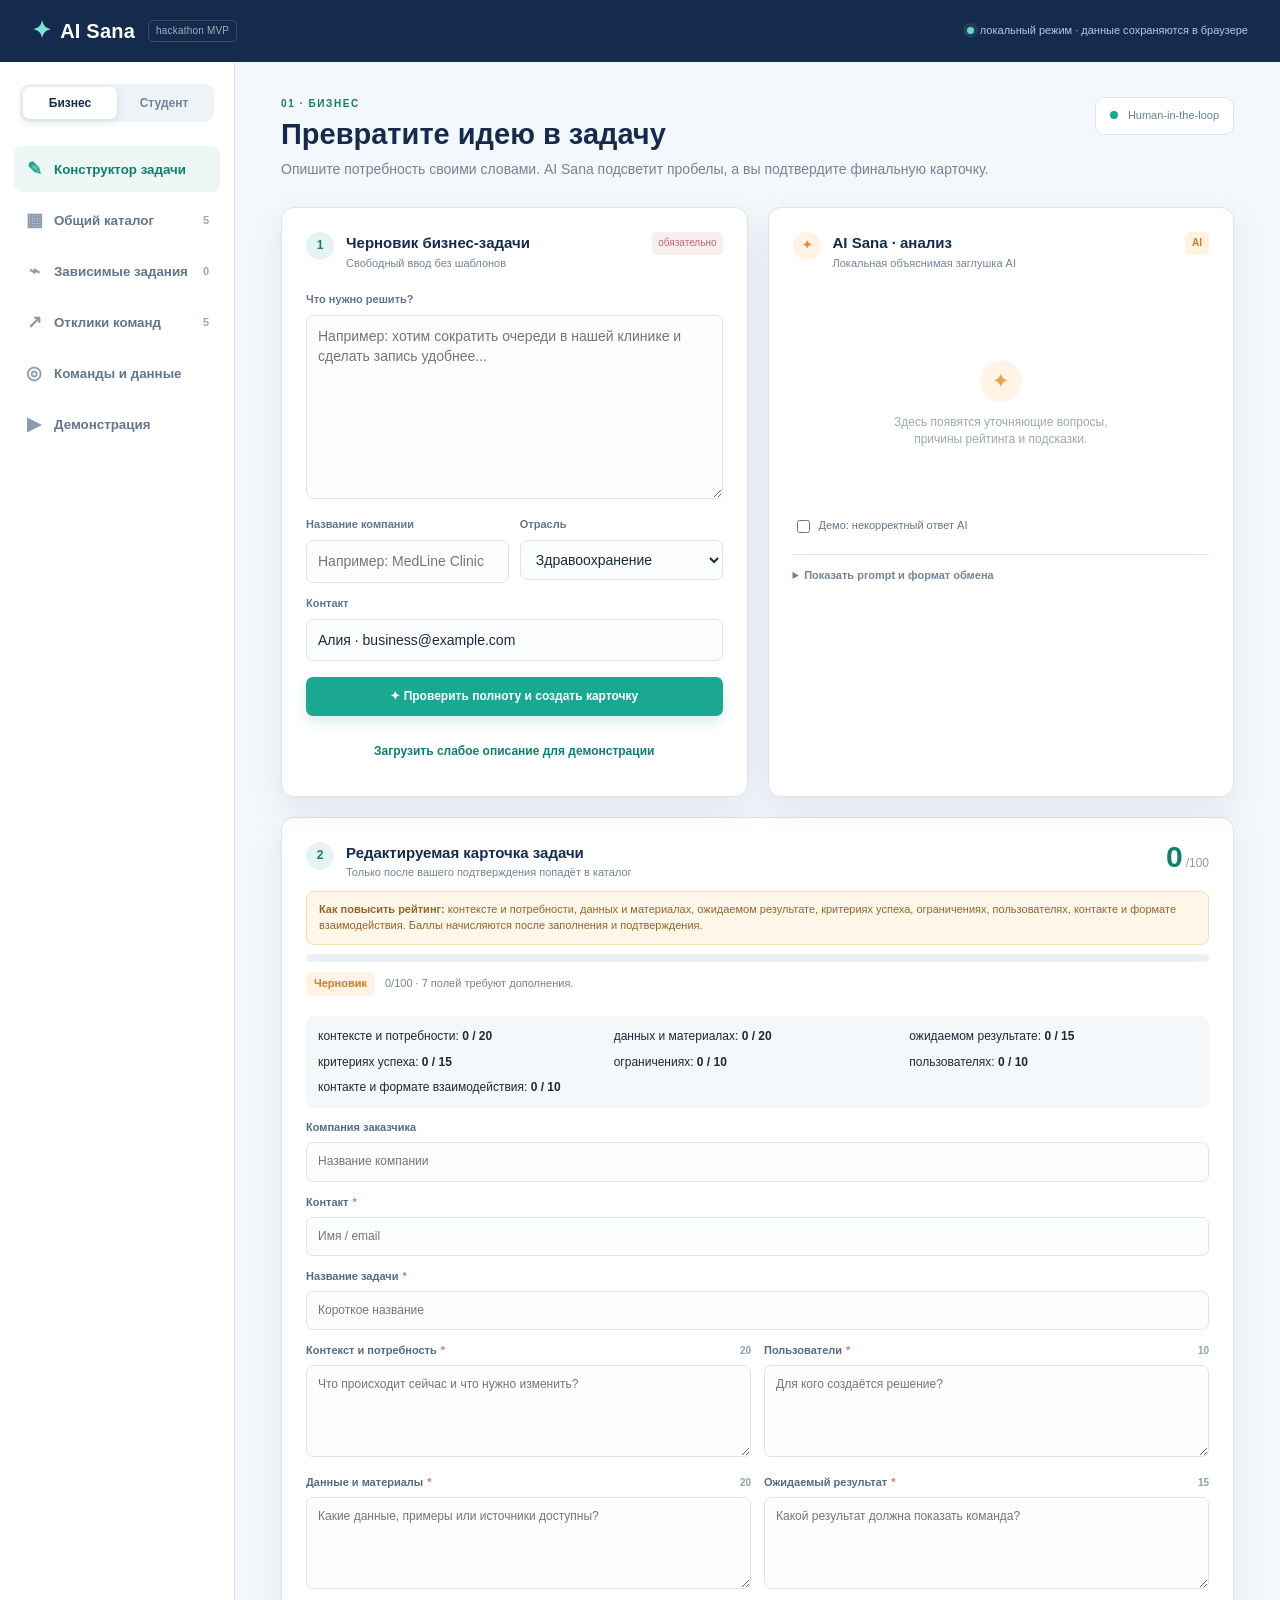
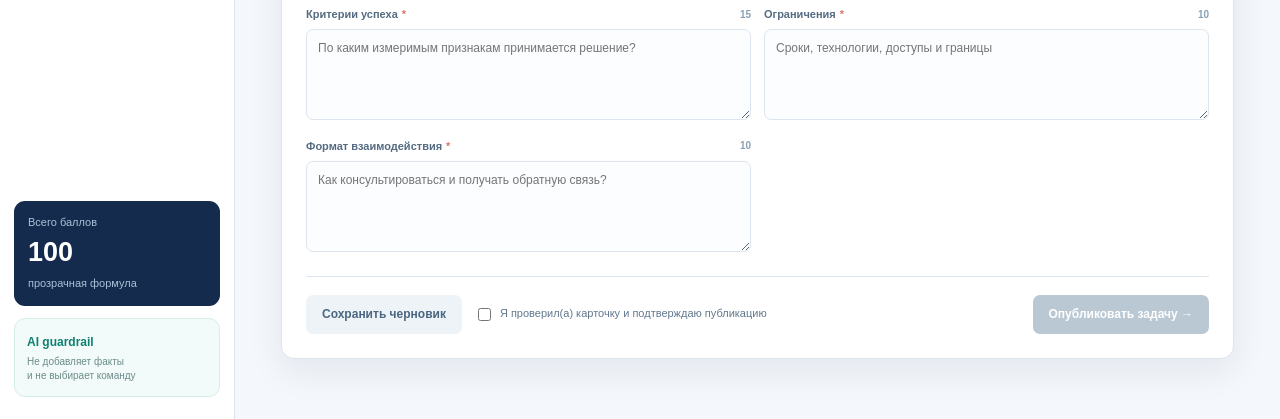
==== commit d92e15e0: "third commit" ====
--- a/index.html
+++ b/index.html
@@ -58,11 +58,11 @@
             <div class="panel ai-panel">
               <div class="panel-head"><div><span class="step-num ai-step">✦</span><div><h2>AI Sana · анализ</h2><p>Локальная объяснимая заглушка AI</p></div></div><span class="ai-badge">AI</span></div>
               <div id="ai-empty" class="empty-state"><div class="empty-icon">✦</div><p>Здесь появятся уточняющие вопросы,<br/>причины рейтинга и подсказки.</p></div>
-              <div id="ai-result" class="hidden"></div>
+              <div id="ai-result" class="hidden"></div><label class="confirm-check"><input type="checkbox" id="simulate-ai-error" /> Демо: некорректный ответ AI</label>
               <details class="prompt-details"><summary>Показать prompt и формат обмена</summary><pre id="prompt-preview">SYSTEM: Анализируй только факты пользователя. Не выдумывай значения.
 INPUT: { companyName, draft, industry, contact, answers[] }
 OUTPUT: { missingFields[], questions[], suggestions[] }
-ERROR: при некорректном ответе вернуть fallback с 3 вопросами.</pre></details>
+ERROR: при некорректном ответе вернуть локальные вопросы по незаполненным полям.</pre></details>
             </div>
           </div>
 
@@ -71,9 +71,9 @@
             <div id="missing-banner" class="missing-banner hidden"></div>
             <div class="score-track"><span id="score-track-fill"></span></div>
             <div class="readiness-row"><span id="readiness-label" class="readiness draft">Черновик</span><span id="score-explain">Заполните карточку, чтобы увидеть расчёт.</span></div>
-            <div class="card-grid">
+            <div id="score-breakdown" aria-live="polite"></div><div class="card-grid">
               <label class="card-field wide"><span>Компания заказчика</span><input data-field="companyName" placeholder="Название компании" /></label>
-              <label class="card-field wide"><span>Название задачи <i>*</i></span><input data-field="title" placeholder="Короткое название" /></label>
+              <label class="card-field wide"><span>Контакт <i>*</i></span><input data-field="contact" placeholder="Имя / email" /></label><label class="card-field wide"><span>Название задачи <i>*</i></span><input data-field="title" placeholder="Короткое название" /></label>
               <label class="card-field"><span>Контекст и потребность <i>*</i><em>20</em></span><textarea data-field="contextNeed" rows="4" placeholder="Что происходит сейчас и что нужно изменить?"></textarea></label>
               <label class="card-field"><span>Пользователи <i>*</i><em>10</em></span><textarea data-field="users" rows="4" placeholder="Для кого создаётся решение?"></textarea></label>
               <label class="card-field"><span>Данные и материалы <i>*</i><em>20</em></span><textarea data-field="data" rows="4" placeholder="Какие данные, примеры или источники доступны?"></textarea></label>
--- a/styles.css
+++ b/styles.css
@@ -4,3 +4,4 @@
 @media(max-width:700px){.task-card-actions{display:grid}.agent-banner{align-items:flex-start}.agent-banner .ai-badge{margin-left:0}.dependent-card-grid,.dependent-form-grid,.agent-controls{grid-template-columns:1fr}.dependent-form-grid .wide{grid-column:auto}.dependent-card-head{display:block}.role-pill{display:inline-block;margin-top:10px}.parent-score{position:static;display:block;margin-top:6px}.parent-context p{max-width:100%}}
 .offer-head-actions{display:flex;align-items:center;gap:8px}.compare-btn{padding:7px 9px;font-size:10px}.recommendations-panel{background:#f7fbfd;border:1px solid #dce8ef;border-radius:8px;padding:11px;margin:14px 0}.recommendations-head,.comparison-title{display:flex;justify-content:space-between;gap:10px;align-items:center;margin-bottom:8px;color:var(--navy);font-size:11px}.recommendations-head span,.comparison-title span{font-size:10px;color:#8b9cac;font-weight:500}.recommendation-item,.comparison-row{display:grid;grid-template-columns:23px 1fr auto;gap:8px;align-items:start;padding:8px 0;border-top:1px solid #e5edf2}.recommendation-item:first-of-type,.comparison-row:first-of-type{border-top:0}.recommendation-rank{width:20px;height:20px;border-radius:50%;display:flex;align-items:center;justify-content:center;background:#e6f4f1;color:var(--teal-dark);font-size:10px;font-weight:900}.recommendation-item strong,.comparison-row strong{font-size:11px;color:var(--navy)}.recommendation-item p,.comparison-row p{margin:2px 0 0;color:#72859a;font-size:10px;line-height:1.35}.recommendation-item>b,.comparison-row>b{color:var(--teal-dark);font-size:11px;white-space:nowrap}.offer-ai-review{display:flex;justify-content:space-between;gap:10px;align-items:center;border-radius:7px;padding:9px 11px;margin-top:12px;font-size:10px}.offer-ai-review strong{font-size:11px}.offer-ai-review span{color:#7b8d9d;text-align:right}.offer-ai-review.incomplete{background:#fff7e9;border:1px solid #f3dfb8;color:#97672b}.offer-ai-review.complete{background:#eaf7f3;border:1px solid #ccebe3;color:#1b7d69}.offer-comparison{background:#fbfcfe;border:1px solid #e0e9ef;border-radius:8px;padding:11px;margin-bottom:12px}.progress-btn{border:0;background:#eaf6ff;color:#39759b;border-radius:6px;padding:7px 9px;font:inherit;font-size:10px;font-weight:800;cursor:pointer}.progress-history{display:grid;gap:3px;background:#f3f8fb;border-left:3px solid #76b4d2;border-radius:4px;padding:7px 8px;margin-top:8px;color:#54738a;font-size:10px}.progress-history span{white-space:pre-line}.progress-history strong{font-size:10px;color:#397395}
 @media(max-width:700px){.offer-head-actions,.offer-ai-review{display:grid}.offer-ai-review span{text-align:left}.recommendations-head,.comparison-title{align-items:flex-start;flex-direction:column}}
+.score-breakdown{display:grid;grid-template-columns:repeat(auto-fit,minmax(220px,1fr));gap:8px;list-style:none;padding:12px;background:#f4f8fa;border-radius:8px;font-size:12px}.task-card details{margin-bottom:12px}.task-card details summary{cursor:pointer;font-size:12px}
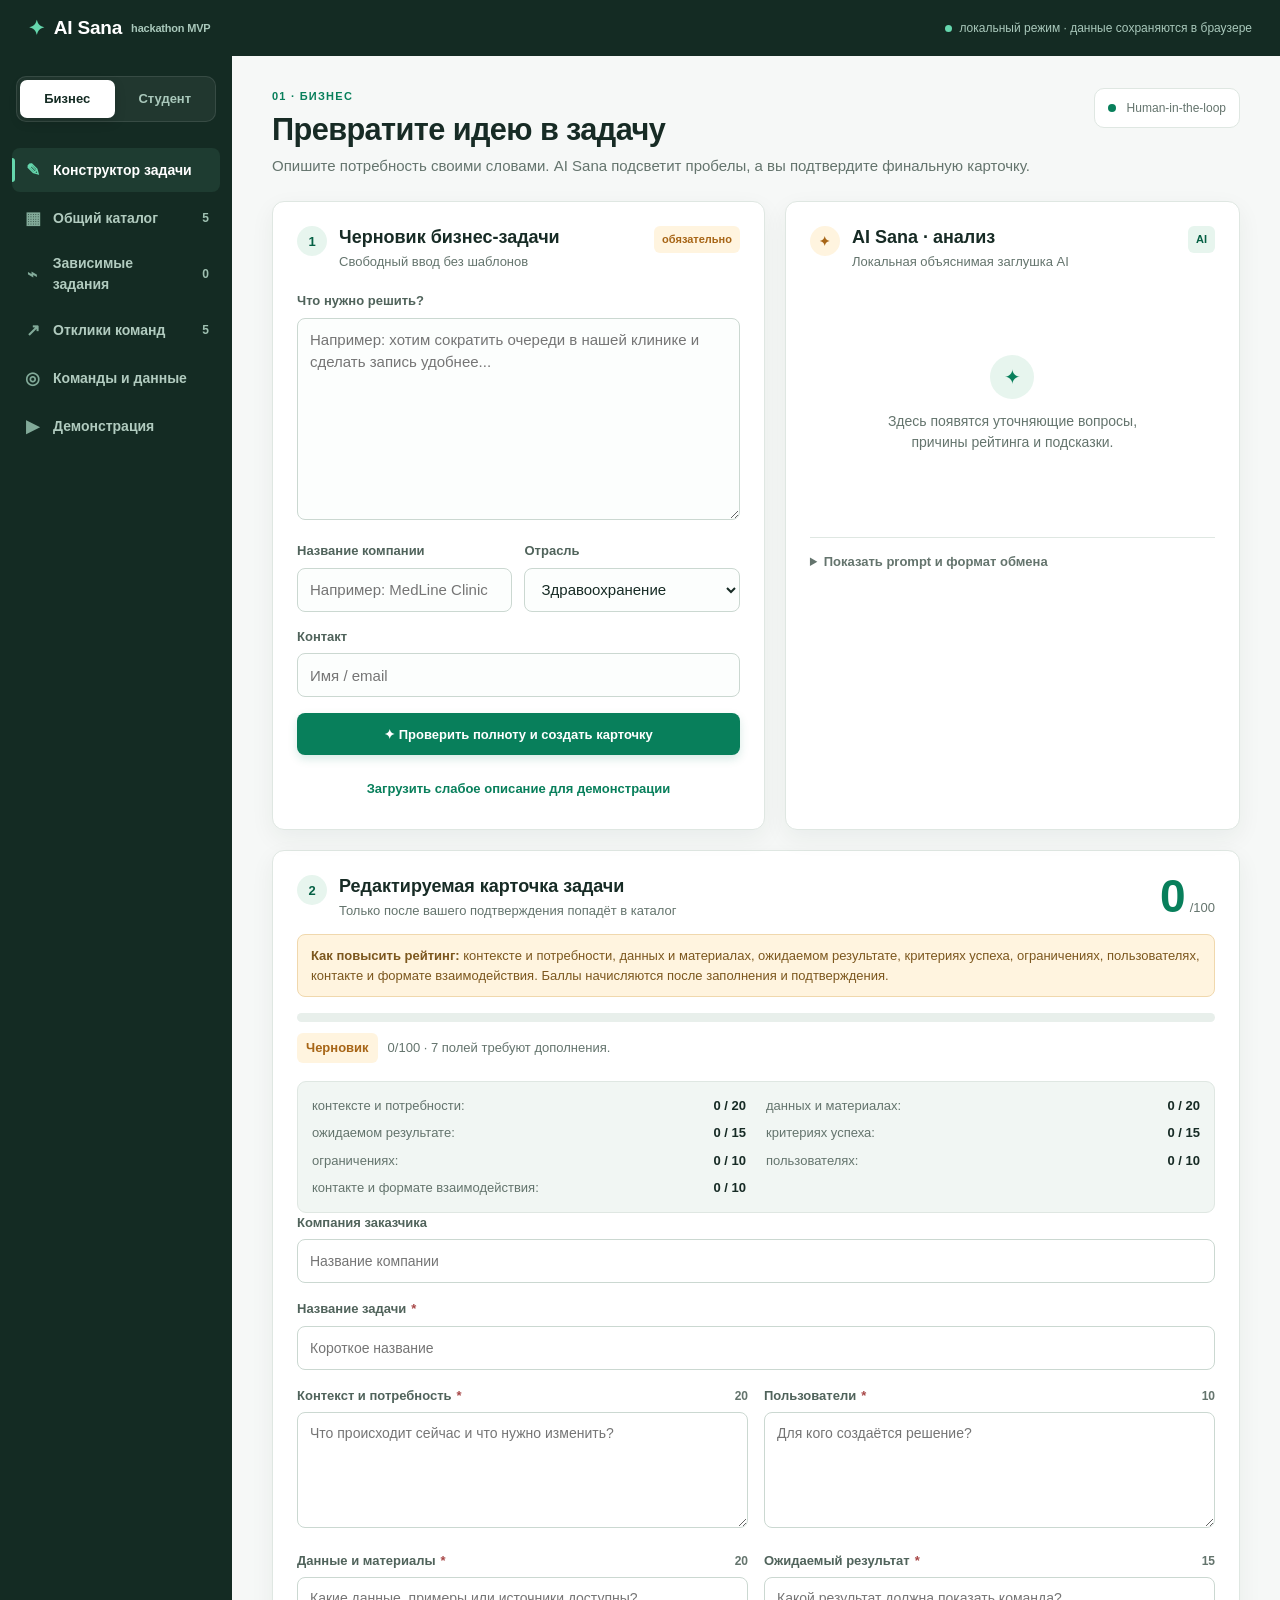
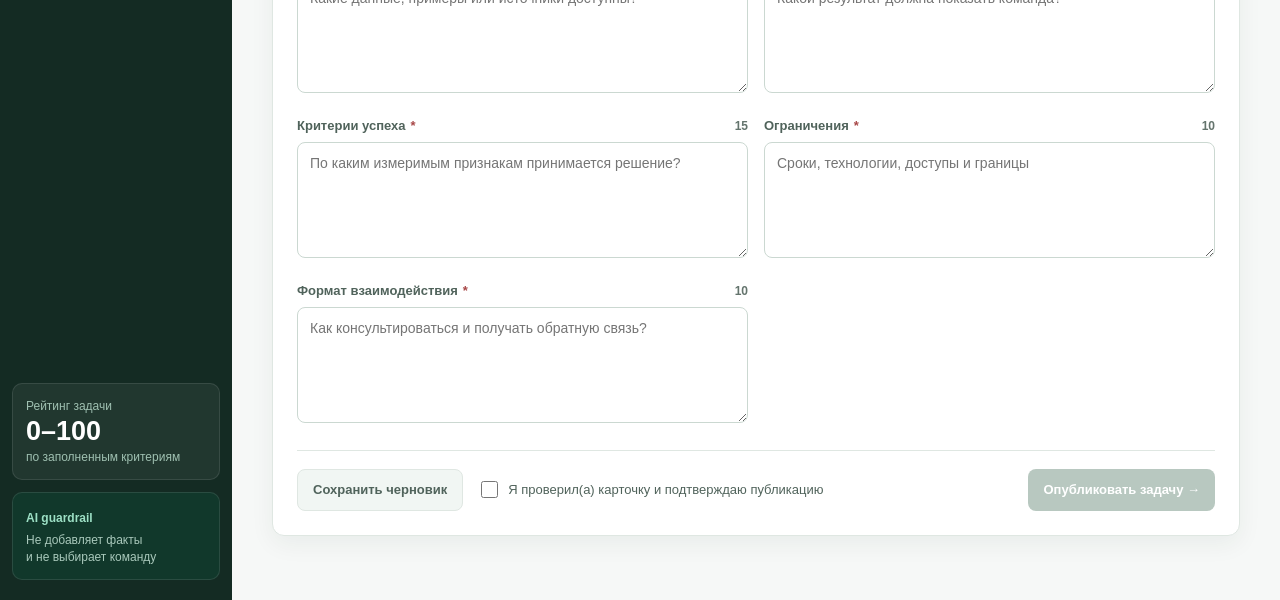
==== commit 1f2c7c00: "тест" ====
--- a/index.html
+++ b/index.html
@@ -28,7 +28,7 @@
           <button class="nav-btn" data-view="demo"><span>▶</span> Демонстрация</button>
         </nav>
         <div class="sidebar-bottom">
-          <div class="mini-kpi"><span>Всего баллов</span><strong>100</strong><small>прозрачная формула</small></div>
+          <div class="mini-kpi"><span>Рейтинг задачи</span><strong>0–100</strong><small>по заполненным критериям</small></div>
           <div class="guardrail"><span>AI guardrail</span><small>Не добавляет факты<br/>и не выбирает команду</small></div>
         </div>
       </aside>
@@ -49,7 +49,7 @@
                 <label class="field-group"><span class="field-label">Отрасль</span><select id="draft-industry"><option>Здравоохранение</option><option>Образование</option><option>Ритейл</option><option>Финансы</option><option>Логистика</option><option>Другое</option></select></label>
               </div>
               <div class="form-row">
-                <label class="field-group"><span class="field-label">Контакт</span><input id="draft-contact" placeholder="Имя / email" value="Алия · business@example.com" /></label>
+                <label class="field-group"><span class="field-label">Контакт</span><input id="draft-contact" placeholder="Имя / email" /></label>
               </div>
               <button class="primary-btn full" id="analyze-btn">✦ Проверить полноту и создать карточку</button>
               <button class="text-btn full" id="load-sample-btn">Загрузить слабое описание для демонстрации</button>
@@ -58,11 +58,11 @@
             <div class="panel ai-panel">
               <div class="panel-head"><div><span class="step-num ai-step">✦</span><div><h2>AI Sana · анализ</h2><p>Локальная объяснимая заглушка AI</p></div></div><span class="ai-badge">AI</span></div>
               <div id="ai-empty" class="empty-state"><div class="empty-icon">✦</div><p>Здесь появятся уточняющие вопросы,<br/>причины рейтинга и подсказки.</p></div>
-              <div id="ai-result" class="hidden"></div><label class="confirm-check"><input type="checkbox" id="simulate-ai-error" /> Демо: некорректный ответ AI</label>
+              <div id="ai-result" class="hidden"></div>
               <details class="prompt-details"><summary>Показать prompt и формат обмена</summary><pre id="prompt-preview">SYSTEM: Анализируй только факты пользователя. Не выдумывай значения.
 INPUT: { companyName, draft, industry, contact, answers[] }
 OUTPUT: { missingFields[], questions[], suggestions[] }
-ERROR: при некорректном ответе вернуть локальные вопросы по незаполненным полям.</pre></details>
+ERROR: при некорректном ответе вернуть fallback с 3 вопросами.</pre></details>
             </div>
           </div>
 
@@ -71,9 +71,10 @@
             <div id="missing-banner" class="missing-banner hidden"></div>
             <div class="score-track"><span id="score-track-fill"></span></div>
             <div class="readiness-row"><span id="readiness-label" class="readiness draft">Черновик</span><span id="score-explain">Заполните карточку, чтобы увидеть расчёт.</span></div>
-            <div id="score-breakdown" aria-live="polite"></div><div class="card-grid">
+            <div id="score-breakdown" class="score-summary" aria-live="polite"></div>
+            <div class="card-grid">
               <label class="card-field wide"><span>Компания заказчика</span><input data-field="companyName" placeholder="Название компании" /></label>
-              <label class="card-field wide"><span>Контакт <i>*</i></span><input data-field="contact" placeholder="Имя / email" /></label><label class="card-field wide"><span>Название задачи <i>*</i></span><input data-field="title" placeholder="Короткое название" /></label>
+              <label class="card-field wide"><span>Название задачи <i>*</i></span><input data-field="title" placeholder="Короткое название" /></label>
               <label class="card-field"><span>Контекст и потребность <i>*</i><em>20</em></span><textarea data-field="contextNeed" rows="4" placeholder="Что происходит сейчас и что нужно изменить?"></textarea></label>
               <label class="card-field"><span>Пользователи <i>*</i><em>10</em></span><textarea data-field="users" rows="4" placeholder="Для кого создаётся решение?"></textarea></label>
               <label class="card-field"><span>Данные и материалы <i>*</i><em>20</em></span><textarea data-field="data" rows="4" placeholder="Какие данные, примеры или источники доступны?"></textarea></label>
--- a/styles.css
+++ b/styles.css
@@ -1,7 +1,17 @@
-:root{--navy:#142b4d;--navy-2:#1f4675;--ink:#1b2a3a;--muted:#748398;--line:#dce5ee;--bg:#f4f7fb;--card:#fff;--teal:#1aa891;--teal-dark:#0e806f;--orange:#f29b4a;--red:#e36963;--shadow:0 12px 35px rgba(27,57,91,.08)}*{box-sizing:border-box}body{margin:0;background:var(--bg);color:var(--ink);font:14px/1.45 Inter,ui-sans-serif,-apple-system,BlinkMacSystemFont,"Segoe UI",sans-serif}.app-shell{min-height:100vh}.topbar{height:62px;background:var(--navy);color:#fff;display:flex;align-items:center;justify-content:space-between;padding:0 32px}.brand{font-weight:800;letter-spacing:.2px;display:flex;align-items:center;gap:9px;font-size:20px}.brand small{font-size:10px;font-weight:500;opacity:.62;padding:3px 7px;border:1px solid rgba(255,255,255,.26);border-radius:5px;margin-left:4px}.brand-mark{color:#7ee4d1;font-size:23px}.topbar-status{font-size:11px;color:#b8c8dc}.live-dot{display:inline-block;width:7px;height:7px;border-radius:50%;background:#65d7bd;margin-right:6px;box-shadow:0 0 0 4px rgba(101,215,189,.12)}.workspace{display:flex;min-height:calc(100vh - 62px)}.sidebar{width:235px;background:#fff;border-right:1px solid var(--line);padding:22px 14px;display:flex;flex-direction:column}.role-switcher{display:grid;grid-template-columns:1fr 1fr;background:#eef3f8;border-radius:9px;padding:3px;margin:0 6px 24px}.role-btn{border:0;background:transparent;border-radius:7px;padding:9px 3px;color:var(--muted);font-weight:700;font-size:12px;cursor:pointer}.role-btn.active{background:#fff;color:var(--navy);box-shadow:0 3px 10px rgba(28,57,86,.12)}.nav-list{display:grid;gap:5px}.nav-btn{border:0;background:transparent;border-radius:8px;color:#63768d;text-align:left;padding:12px 11px;display:flex;gap:11px;align-items:center;cursor:pointer;font-weight:600}.nav-btn span{font-size:18px;width:18px;text-align:center;color:#8b9aae}.nav-btn b{margin-left:auto;color:#9aa8b7;font-size:11px}.nav-btn:hover,.nav-btn.active{background:#edf7f6;color:var(--teal-dark)}.nav-btn.active span{color:var(--teal)}.sidebar-bottom{margin-top:auto;display:grid;gap:12px}.mini-kpi{background:var(--navy);color:#fff;border-radius:11px;padding:14px}.mini-kpi span,.mini-kpi small{display:block;color:#abc0d8;font-size:11px}.mini-kpi strong{display:block;font-size:27px;margin:3px 0}.guardrail{border:1px solid #d6eee9;background:#f3fbfa;border-radius:11px;padding:12px;color:var(--teal-dark)}.guardrail span{font-weight:800;font-size:12px}.guardrail small{display:block;color:#6b8c89;font-size:10px;margin-top:4px}.main-content{flex:1;padding:35px 46px 60px;max-width:1500px;margin:0 auto;width:100%}.view{display:none}.view.active{display:block}.page-heading{display:flex;justify-content:space-between;align-items:flex-start;gap:25px;margin-bottom:28px}.eyebrow{color:var(--teal-dark);font-size:10px;font-weight:900;letter-spacing:1.6px;margin:0 0 6px}.page-heading h1{font-size:29px;line-height:1.15;margin:0 0 8px;color:var(--navy)}.subtitle{color:var(--muted);margin:0;max-width:750px}.heading-chip,.catalog-total{background:#fff;border:1px solid var(--line);padding:10px 14px;border-radius:9px;color:#688099;font-size:11px;white-space:nowrap}.chip-dot{width:8px;height:8px;border-radius:50%;background:var(--teal);display:inline-block;margin-right:7px}.catalog-total{text-align:right}.catalog-total strong{display:block;color:var(--navy);font-size:25px;line-height:1}.catalog-total span{font-size:10px}.builder-layout{display:grid;grid-template-columns:1fr 1fr;gap:20px;margin-bottom:20px}.panel{background:#fff;border:1px solid var(--line);border-radius:13px;box-shadow:var(--shadow)}.input-panel,.ai-panel{min-height:380px;padding:24px}.panel-head{display:flex;justify-content:space-between;align-items:flex-start;margin-bottom:20px}.panel-head>div:first-child{display:flex;gap:12px}.panel-head h2{font-size:15px;margin:0 0 2px;color:var(--navy)}.panel-head p{margin:0;color:var(--muted);font-size:11px}.step-num{background:#e6f4f1;color:var(--teal-dark);width:28px;height:28px;border-radius:50%;display:inline-flex;align-items:center;justify-content:center;font-weight:900;font-size:12px;flex:none}.ai-step{background:#fff3e4;color:#ed8a30}.required{font-size:10px;background:#f8eef0;color:#c26773;border-radius:5px;padding:4px 6px}.ai-badge{font-size:10px;color:#d47b26;background:#fff3df;border-radius:5px;padding:4px 7px;font-weight:800}.field-label{display:block;font-weight:700;font-size:11px;color:#62758b;margin-bottom:7px}.field-group{flex:1}.input-panel textarea,.input-panel input,.input-panel select,.card-field input,.card-field textarea,.card-field select,.toolbar select,.search-wrap input{font:inherit;border:1px solid var(--line);border-radius:7px;background:#fcfdff;color:var(--ink);padding:10px 11px;outline:none;width:100%;resize:vertical}.input-panel textarea:focus,.input-panel input:focus,.card-field input:focus,.card-field textarea:focus{border-color:#65cfc0;box-shadow:0 0 0 3px rgba(26,168,145,.1)}.form-row{display:flex;gap:11px;margin-top:13px}.primary-btn,.secondary-btn,.text-btn{border:0;border-radius:7px;padding:11px 16px;font:inherit;font-size:12px;font-weight:800;cursor:pointer}.primary-btn{background:var(--teal);color:#fff;box-shadow:0 5px 13px rgba(26,168,145,.2)}.primary-btn:hover{background:var(--teal-dark)}.primary-btn:disabled{background:#b9c8d3;cursor:not-allowed;box-shadow:none}.secondary-btn{background:#edf3f7;color:#4a6680}.text-btn{background:transparent;color:var(--teal-dark);padding-left:0;padding-right:0}.full{width:100%;margin-top:16px}.empty-state{text-align:center;padding:68px 10px;color:#9aa8b7}.empty-icon{width:42px;height:42px;border-radius:50%;background:#fff4e5;color:#efa04f;display:inline-flex;align-items:center;justify-content:center;font-size:21px;margin-bottom:12px}.empty-state p{margin:0;font-size:12px}.hidden{display:none!important}.ai-result{display:grid;gap:12px}.ai-summary{display:flex;align-items:center;gap:10px;padding:10px;background:#fff8ed;border:1px solid #f6e1c4;border-radius:8px;color:#8b6438;font-size:12px}.question-list{display:grid;gap:9px}.question-item{border:1px solid #e6edf2;border-radius:8px;padding:10px;background:#fbfcfe}.question-item strong{font-size:11px;display:block;color:var(--navy);margin-bottom:6px}.question-item input{width:100%;border:0;border-bottom:1px solid #ccd9e3;padding:5px 2px;background:transparent;outline:0;font:inherit;font-size:12px}.prompt-details{margin-top:18px;border-top:1px solid var(--line);padding-top:13px;color:#72859a;font-size:11px}.prompt-details summary{cursor:pointer;font-weight:700}.prompt-details pre{white-space:pre-wrap;background:#152b48;color:#cfe8e2;border-radius:7px;padding:11px;font-size:10px;line-height:1.5;overflow:auto}.card-panel{padding:24px}.card-head{margin-bottom:10px}.score-bubble{display:flex;align-items:baseline;gap:3px;color:#8b9bad}.score-bubble strong{color:var(--teal-dark);font-size:30px;line-height:1}.score-bubble span{font-size:12px}.score-track{height:8px;background:#edf1f4;border-radius:9px;overflow:hidden}.score-track span{display:block;height:100%;width:0;background:linear-gradient(90deg,var(--orange),var(--teal));border-radius:9px;transition:width .35s}.readiness-row{display:flex;align-items:center;gap:10px;margin:10px 0 20px;color:var(--muted);font-size:11px}.readiness{border-radius:5px;padding:4px 8px;font-weight:800}.readiness.draft{background:#fff3e6;color:#d77b28}.readiness.working{background:#eaf3ff;color:#3d78b9}.readiness.ready{background:#e9f8f2;color:#178c70}.readiness.priority{background:#e9efff;color:#536cc3}.missing-banner{background:#fff7e9;border:1px solid #f4dcac;color:#966528;border-radius:8px;padding:10px 12px;font-size:11px;margin:9px 0}.card-grid{display:grid;grid-template-columns:repeat(2,minmax(0,1fr));gap:13px}.card-field{display:block}.card-field.wide{grid-column:1/-1}.card-field>span{display:flex;align-items:center;gap:4px;color:#556b82;font-size:11px;font-weight:800;margin-bottom:6px}.card-field i{font-style:normal;color:#dd766d}.card-field em{margin-left:auto;font-style:normal;color:#8aa0b3;font-size:10px;font-weight:700}.card-field input,.card-field textarea{font-size:12px;background:#fbfdff}.card-actions{display:flex;align-items:center;gap:12px;border-top:1px solid var(--line);margin-top:18px;padding-top:18px}.card-actions .primary-btn{margin-left:auto}.confirm-check{font-size:11px;color:#62778e;display:flex;align-items:center;gap:6px}.confirm-check input{accent-color:var(--teal)}.toolbar{display:flex;gap:10px;align-items:center;margin-bottom:20px}.search-wrap{display:flex;align-items:center;gap:8px;flex:1;background:#fff;border:1px solid var(--line);border-radius:8px;padding:0 12px;color:#8ba0b3}.search-wrap input{border:0;padding:10px 0}.toolbar select{width:auto;min-width:190px;background:#fff;color:#62758b}.catalog-grid{display:grid;grid-template-columns:repeat(3,minmax(0,1fr));gap:16px}.task-card{background:#fff;border:1px solid var(--line);border-radius:12px;padding:18px;box-shadow:var(--shadow);display:flex;flex-direction:column;min-height:270px}.task-card-top{display:flex;justify-content:space-between;gap:10px;align-items:flex-start}.task-card h3{margin:0;color:var(--navy);font-size:15px}.industry-tag{font-size:10px;color:#778ba0;margin:6px 0 11px}.score-mini{background:#e9f8f3;color:var(--teal-dark);font-size:12px;font-weight:900;padding:6px 8px;border-radius:7px;white-space:nowrap}.task-card p{color:#718398;font-size:11px;margin:0 0 12px}.task-card .card-meta{display:flex;gap:6px;flex-wrap:wrap;margin-top:auto}.meta-tag{padding:4px 7px;border-radius:5px;background:#f0f4f7;color:#708398;font-size:10px}.task-card .primary-btn{margin-top:14px}.offers-list{display:grid;gap:16px}.offer-task{background:#fff;border:1px solid var(--line);border-radius:12px;padding:19px}.offer-task-head{display:flex;justify-content:space-between;align-items:center;border-bottom:1px solid var(--line);padding-bottom:13px;margin-bottom:14px}.offer-task h3{margin:0;color:var(--navy);font-size:15px}.offer-item{border:1px solid #e4ebf0;border-radius:9px;padding:14px;margin-top:10px;display:grid;grid-template-columns:145px 1fr auto;gap:14px;align-items:start}.offer-item h4{margin:0;color:var(--navy);font-size:12px}.offer-item p{margin:4px 0 0;color:#718398;font-size:11px;white-space:pre-line}.offer-label{font-size:10px;color:#93a2b2;text-transform:uppercase;letter-spacing:.5px}.offer-actions{display:flex;gap:7px}.accept-btn,.reject-btn{border:0;border-radius:6px;padding:8px 10px;font:inherit;font-size:11px;font-weight:800;cursor:pointer}.accept-btn{background:#e7f7f1;color:#14896f}.reject-btn{background:#fff0f0;color:#c2666e}.decision{font-size:10px;padding:5px 8px;border-radius:5px;font-weight:800}.decision.accepted{background:#e8f8f1;color:#168a70}.decision.rejected{background:#fff0f0;color:#c2666e}.data-tabs{display:flex;gap:7px;border-bottom:1px solid var(--line);margin-bottom:18px}.data-tab{background:transparent;border:0;padding:11px 14px;font:inherit;font-size:12px;color:#7b8d9f;cursor:pointer;border-bottom:2px solid transparent}.data-tab.active{color:var(--teal-dark);border-color:var(--teal);font-weight:800}.data-view{display:none}.data-view.active{display:block}.data-table{width:100%;border-collapse:collapse;background:#fff;border:1px solid var(--line);border-radius:12px;overflow:hidden;font-size:11px}.data-table th,.data-table td{text-align:left;padding:12px;border-bottom:1px solid #e9eef2;vertical-align:top}.data-table th{background:#f4f7fa;color:#65798f;font-size:10px;text-transform:uppercase;letter-spacing:.5px}.data-table td strong{color:var(--navy)}.demo-timeline{background:#fff;border:1px solid var(--line);border-radius:12px;padding:25px 26px;display:flex;align-items:flex-start;gap:10px}.demo-step{display:flex;gap:9px;flex:1}.demo-step>span{width:25px;height:25px;border-radius:50%;display:flex;align-items:center;justify-content:center;background:#e9eff5;color:#71869d;font-weight:900;font-size:11px;flex:none}.demo-step.done>span{background:#dff5ef;color:var(--teal-dark)}.demo-step strong{display:block;font-size:11px;color:var(--navy)}.demo-step p{font-size:10px;color:var(--muted);margin:4px 0 0}.demo-line{height:1px;background:#d8e3eb;width:26px;margin-top:12px}.demo-note{display:flex;gap:12px;background:#eaf6ff;border:1px solid #c9e3f4;border-radius:9px;padding:14px;margin-top:18px;color:#426e91}.note-icon{font-size:18px}.demo-note strong{font-size:12px}.demo-note p{font-size:11px;margin:3px 0 0}.architecture-card{background:var(--navy);color:#fff;border-radius:12px;margin-top:18px;padding:23px;display:flex;align-items:center;justify-content:space-between;gap:20px}.architecture-card .eyebrow{color:#76dbc9}.architecture-card h2{margin:0 0 6px;font-size:17px}.architecture-card p{color:#afc4d8;font-size:11px;margin:0;max-width:520px}.arch-flow{display:flex;align-items:center;gap:10px;color:#c9dbec;font-size:11px}.arch-flow span{background:#274b73;border:1px solid #44688e;border-radius:5px;padding:7px 8px}.arch-flow b{color:#75d7c5}.modal{position:fixed;inset:0;background:rgba(16,39,67,.42);display:flex;justify-content:center;align-items:center;padding:20px;z-index:10}.modal-card{background:#fff;border-radius:13px;padding:25px;width:min(540px,100%);box-shadow:0 20px 60px rgba(15,37,64,.25);position:relative}.modal-card h2{color:var(--navy);margin:0 0 6px;font-size:20px}.modal-card .card-field{margin-top:14px}.modal-close{position:absolute;right:15px;top:10px;border:0;background:transparent;color:#8da0b2;font-size:25px;cursor:pointer}.muted{color:var(--muted);font-size:11px}.toast{position:fixed;right:25px;bottom:25px;background:var(--navy);color:#fff;border-radius:8px;padding:12px 16px;box-shadow:var(--shadow);font-size:12px;z-index:20}.toast.success{background:var(--teal-dark)}
-@media(max-width:1000px){.sidebar{width:190px}.main-content{padding:27px 24px}.catalog-grid{grid-template-columns:repeat(2,minmax(0,1fr))}.demo-timeline{flex-wrap:wrap}.demo-line{display:none}}@media(max-width:700px){.topbar{padding:0 16px}.topbar-status{display:none}.workspace{display:block}.sidebar{width:100%;border-right:0;border-bottom:1px solid var(--line);padding:10px}.role-switcher{margin-bottom:8px}.nav-list{display:flex;overflow:auto}.nav-btn{white-space:nowrap;padding:8px}.nav-btn b{display:none}.sidebar-bottom{display:none}.main-content{padding:25px 14px}.builder-layout,.catalog-grid,.card-grid{grid-template-columns:1fr}.page-heading{display:block}.heading-chip,.catalog-total{display:inline-block;margin-top:15px}.card-actions{flex-wrap:wrap}.card-actions .primary-btn{margin-left:0}.offer-item{grid-template-columns:1fr}.toolbar{display:grid}.toolbar select{width:100%}.architecture-card{display:block}.arch-flow{margin-top:18px;flex-wrap:wrap}}
-.task-card-actions{display:flex;gap:8px;margin-top:14px}.task-card-actions .primary-btn,.task-card-actions .secondary-btn{flex:1;margin-top:0;padding-left:9px;padding-right:9px;font-size:11px}.task-card-actions .secondary-btn{background:#fff5e8;color:#c87528;border:1px solid #f2d6ae}.agent-banner{display:flex;align-items:center;gap:14px;background:#fff8ed;border:1px solid #f1ddbe;border-radius:12px;padding:15px 17px;margin-bottom:18px;color:#8b6438}.agent-banner-icon{width:34px;height:34px;display:flex;align-items:center;justify-content:center;border-radius:50%;background:#fff0d9;color:#e08a31;font-size:18px;flex:none}.agent-banner strong{color:#805b32;font-size:13px}.agent-banner p{margin:3px 0 0;font-size:11px;color:#977b5c}.agent-banner .ai-badge{margin-left:auto;flex:none}.dependent-grid{display:grid;gap:16px}.dependent-card{background:#fff;border:1px solid var(--line);border-radius:12px;padding:19px;box-shadow:var(--shadow)}.dependent-card-head{display:flex;justify-content:space-between;align-items:flex-start;gap:15px;border-bottom:1px solid var(--line);padding-bottom:13px;margin-bottom:14px}.dependent-card h3{margin:6px 0 4px;color:var(--navy);font-size:16px}.dependent-card-head p{margin:0;color:var(--muted);font-size:11px}.dependent-card-head p strong{color:#58728b}.dependent-status{font-size:10px;padding:4px 7px;border-radius:5px;background:#fff2df;color:#c97a2d;font-weight:800}.role-pill{background:#edf7f6;color:var(--teal-dark);padding:6px 9px;border-radius:6px;font-size:10px;font-weight:800;white-space:nowrap}.dependent-card-grid{display:grid;grid-template-columns:repeat(2,minmax(0,1fr));gap:14px}.dependent-card-grid>div{background:#f8fafc;border-radius:8px;padding:11px}.dependent-card-grid span{display:block;color:#8b9cad;font-size:10px;text-transform:uppercase;letter-spacing:.4px;margin-bottom:5px}.dependent-card-grid p{margin:0;color:#5d7186;font-size:11px;white-space:pre-line}.dependent-card-grid p strong{display:block;color:#d17e2d;margin-top:6px}.dependent-modal-card{width:min(760px,100%);max-height:calc(100vh - 40px);overflow:auto}.agent-modal-heading{display:flex;gap:12px;align-items:flex-start;margin-bottom:14px}.agent-modal-heading h2{margin:0 0 3px}.agent-modal-heading .ai-badge{margin-left:auto}.parent-context{position:relative;background:#f1f7fb;border:1px solid #dce8f0;border-radius:8px;padding:11px 12px;margin-bottom:14px}.parent-context .parent-label{display:block;color:#7d91a5;font-size:9px;font-weight:900;letter-spacing:1px}.parent-context strong{display:block;color:var(--navy);font-size:13px;margin:3px 0}.parent-context p{margin:0;color:#667b90;font-size:11px;max-width:85%;white-space:nowrap;overflow:hidden;text-overflow:ellipsis}.parent-score{position:absolute;right:12px;top:12px;color:var(--teal-dark);font-size:10px;font-weight:800}.agent-controls{display:grid;grid-template-columns:1fr 1.4fr;gap:11px}.agent-empty{text-align:center;padding:22px 10px;color:#9aa8b7}.agent-empty .empty-icon{margin-bottom:5px}.agent-empty p{margin:0;font-size:11px}.agent-result-note{background:#eaf7f3;border:1px solid #ccebe3;color:#247866;border-radius:7px;padding:9px 11px;font-size:11px;margin-top:15px}.dependent-form-grid{display:grid;grid-template-columns:repeat(2,minmax(0,1fr));gap:11px;margin-top:13px}.dependent-form-grid .wide{grid-column:1/-1}.dependent-form-grid .card-field textarea,.dependent-form-grid .card-field input{font-size:11px}.agent-modal-actions{display:flex;justify-content:flex-end;gap:9px;border-top:1px solid var(--line);margin-top:15px;padding-top:15px}.agent-modal-actions .secondary-btn{margin-right:auto}
-@media(max-width:700px){.task-card-actions{display:grid}.agent-banner{align-items:flex-start}.agent-banner .ai-badge{margin-left:0}.dependent-card-grid,.dependent-form-grid,.agent-controls{grid-template-columns:1fr}.dependent-form-grid .wide{grid-column:auto}.dependent-card-head{display:block}.role-pill{display:inline-block;margin-top:10px}.parent-score{position:static;display:block;margin-top:6px}.parent-context p{max-width:100%}}
-.offer-head-actions{display:flex;align-items:center;gap:8px}.compare-btn{padding:7px 9px;font-size:10px}.recommendations-panel{background:#f7fbfd;border:1px solid #dce8ef;border-radius:8px;padding:11px;margin:14px 0}.recommendations-head,.comparison-title{display:flex;justify-content:space-between;gap:10px;align-items:center;margin-bottom:8px;color:var(--navy);font-size:11px}.recommendations-head span,.comparison-title span{font-size:10px;color:#8b9cac;font-weight:500}.recommendation-item,.comparison-row{display:grid;grid-template-columns:23px 1fr auto;gap:8px;align-items:start;padding:8px 0;border-top:1px solid #e5edf2}.recommendation-item:first-of-type,.comparison-row:first-of-type{border-top:0}.recommendation-rank{width:20px;height:20px;border-radius:50%;display:flex;align-items:center;justify-content:center;background:#e6f4f1;color:var(--teal-dark);font-size:10px;font-weight:900}.recommendation-item strong,.comparison-row strong{font-size:11px;color:var(--navy)}.recommendation-item p,.comparison-row p{margin:2px 0 0;color:#72859a;font-size:10px;line-height:1.35}.recommendation-item>b,.comparison-row>b{color:var(--teal-dark);font-size:11px;white-space:nowrap}.offer-ai-review{display:flex;justify-content:space-between;gap:10px;align-items:center;border-radius:7px;padding:9px 11px;margin-top:12px;font-size:10px}.offer-ai-review strong{font-size:11px}.offer-ai-review span{color:#7b8d9d;text-align:right}.offer-ai-review.incomplete{background:#fff7e9;border:1px solid #f3dfb8;color:#97672b}.offer-ai-review.complete{background:#eaf7f3;border:1px solid #ccebe3;color:#1b7d69}.offer-comparison{background:#fbfcfe;border:1px solid #e0e9ef;border-radius:8px;padding:11px;margin-bottom:12px}.progress-btn{border:0;background:#eaf6ff;color:#39759b;border-radius:6px;padding:7px 9px;font:inherit;font-size:10px;font-weight:800;cursor:pointer}.progress-history{display:grid;gap:3px;background:#f3f8fb;border-left:3px solid #76b4d2;border-radius:4px;padding:7px 8px;margin-top:8px;color:#54738a;font-size:10px}.progress-history span{white-space:pre-line}.progress-history strong{font-size:10px;color:#397395}
-@media(max-width:700px){.offer-head-actions,.offer-ai-review{display:grid}.offer-ai-review span{text-align:left}.recommendations-head,.comparison-title{align-items:flex-start;flex-direction:column}}
-.score-breakdown{display:grid;grid-template-columns:repeat(auto-fit,minmax(220px,1fr));gap:8px;list-style:none;padding:12px;background:#f4f8fa;border-radius:8px;font-size:12px}.task-card details{margin-bottom:12px}.task-card details summary{cursor:pointer;font-size:12px}
+:root{--sidebar:#142b23;--sidebar-soft:#1e3c31;--ink:#172b25;--muted:#64746d;--muted-strong:#50635b;--line:#dfe7e2;--line-strong:#cbd8d1;--bg:#f6f8f7;--surface:#fff;--surface-soft:#f1f6f3;--accent:#087f5b;--accent-dark:#056044;--accent-soft:#e7f5ee;--warning:#a76516;--warning-soft:#fff4df;--danger:#a74646;--danger-soft:#fff0f0;--info:#356887;--info-soft:#edf6fb;--shadow:0 8px 24px rgba(20,43,35,.06);--r-control:8px;--r-panel:12px;--ease:180ms ease}
+*{box-sizing:border-box}html{background:var(--bg)}body{margin:0;min-width:320px;background:var(--bg);color:var(--ink);font:15px/1.5 Inter,ui-sans-serif,-apple-system,BlinkMacSystemFont,"Segoe UI",sans-serif;-webkit-font-smoothing:antialiased}button,input,textarea,select{font:inherit}button{-webkit-tap-highlight-color:transparent}.hidden{display:none!important}
+.app-shell{min-height:100vh}.topbar{height:56px;display:flex;align-items:center;justify-content:space-between;gap:20px;padding:0 28px;background:var(--sidebar);color:#fff}.brand{display:flex;align-items:center;gap:9px;font-size:19px;font-weight:800;letter-spacing:-.2px}.brand-mark{color:#65d7ad;font-size:20px}.brand small{color:#a9c8bb;font-size:11px;font-weight:600}.topbar-status{color:#a9c8bb;font-size:12px}.live-dot{display:inline-block;width:7px;height:7px;margin-right:7px;border-radius:50%;background:#65d7ad}
+.workspace{display:flex;min-height:calc(100vh - 56px)}.sidebar{width:232px;flex:0 0 232px;display:flex;flex-direction:column;padding:20px 12px;background:var(--sidebar);color:#d7e6df}.role-switcher{display:grid;grid-template-columns:1fr 1fr;gap:3px;margin:0 4px 26px;padding:3px;border:1px solid rgba(255,255,255,.1);border-radius:10px;background:rgba(255,255,255,.06)}.role-btn{min-height:38px;padding:7px 4px;border:0;border-radius:7px;background:transparent;color:#a9c8bb;cursor:pointer;font-size:13px;font-weight:700;transition:background var(--ease),color var(--ease)}.role-btn:hover{color:#fff;background:rgba(255,255,255,.08)}.role-btn.active{background:#fff;color:var(--sidebar);box-shadow:0 4px 12px rgba(0,0,0,.14)}.nav-list{display:grid;gap:4px}.nav-btn{position:relative;display:flex;align-items:center;gap:11px;width:100%;min-height:44px;padding:9px 11px;border:0;border-radius:8px;background:transparent;color:#b1cbbf;text-align:left;cursor:pointer;font-size:14px;font-weight:650;transition:background var(--ease),color var(--ease)}.nav-btn span{width:19px;color:#82aa99;font-size:17px;line-height:1;text-align:center}.nav-btn b{margin-left:auto;color:#9fc0b1;font-size:12px;font-variant-numeric:tabular-nums}.nav-btn:hover{background:rgba(255,255,255,.07);color:#fff}.nav-btn.active{background:var(--sidebar-soft);color:#fff}.nav-btn.active:before{position:absolute;left:0;width:3px;height:24px;border-radius:0 4px 4px 0;background:#65d7ad;content:""}.nav-btn.active span{color:#65d7ad}.sidebar-bottom{display:grid;gap:12px;margin-top:auto;padding-top:28px}.mini-kpi,.guardrail{border:1px solid rgba(255,255,255,.1);border-radius:10px;padding:13px}.mini-kpi{background:rgba(255,255,255,.06)}.mini-kpi span,.mini-kpi small{display:block;color:#9fc0b1;font-size:12px}.mini-kpi strong{display:block;margin:3px 0;color:#fff;font-size:27px;line-height:1}.guardrail{background:rgba(8,127,91,.16);color:#9de0c5}.guardrail span{font-size:12px;font-weight:800}.guardrail small{display:block;margin-top:4px;color:#a9c8bb;font-size:12px;line-height:1.4}
+.main-content{width:100%;max-width:1500px;margin:0 auto;padding:32px 40px 64px}.view{display:none}.view.active{display:block}.page-heading{display:flex;align-items:flex-start;justify-content:space-between;gap:24px;margin-bottom:24px}.eyebrow{margin:0 0 7px;color:var(--accent);font-size:11px;font-weight:800;letter-spacing:1.25px;text-transform:uppercase}.page-heading h1{margin:0 0 8px;color:var(--ink);font-size:clamp(26px,2.4vw,32px);line-height:1.15;letter-spacing:-.6px}.subtitle{max-width:760px;margin:0;color:var(--muted);font-size:15px}.heading-chip,.catalog-total{border:1px solid var(--line);border-radius:10px;background:var(--surface);color:var(--muted);font-size:12px;white-space:nowrap}.heading-chip{padding:10px 13px}.chip-dot{display:inline-block;width:8px;height:8px;margin-right:7px;border-radius:50%;background:var(--accent)}.catalog-total{min-width:108px;padding:11px 14px;text-align:right}.catalog-total strong{display:block;color:var(--ink);font-size:26px;line-height:1;font-variant-numeric:tabular-nums}.catalog-total span{font-size:12px}
+.builder-layout{display:grid;grid-template-columns:minmax(0,1.04fr) minmax(320px,.96fr);gap:20px;margin-bottom:20px}.panel{border:1px solid var(--line);border-radius:var(--r-panel);background:var(--surface);box-shadow:var(--shadow)}.input-panel,.ai-panel,.card-panel{padding:24px}.input-panel,.ai-panel{min-height:390px}.panel-head{display:flex;align-items:flex-start;justify-content:space-between;gap:16px;margin-bottom:20px}.panel-head>div:first-child{display:flex;gap:12px}.panel-head h2{margin:0 0 3px;color:var(--ink);font-size:18px;line-height:1.25}.panel-head p{margin:0;color:var(--muted);font-size:13px}.step-num{display:inline-flex;flex:none;align-items:center;justify-content:center;width:30px;height:30px;border-radius:50%;background:var(--accent-soft);color:var(--accent-dark);font-size:13px;font-weight:800}.ai-step{background:var(--warning-soft);color:var(--warning)}.required,.ai-badge{padding:5px 8px;border-radius:6px;font-size:11px;font-weight:800;white-space:nowrap}.required{background:var(--warning-soft);color:var(--warning)}.ai-badge{background:var(--accent-soft);color:var(--accent-dark)}
+.field-label,.card-field>span{display:flex;align-items:center;gap:5px;margin-bottom:7px;color:var(--muted-strong);font-size:13px;font-weight:750}.field-group{flex:1;display:block}.form-row{display:flex;gap:12px;margin-top:15px}.input-panel textarea,.input-panel input,.input-panel select,.card-field input,.card-field textarea,.card-field select,.toolbar select,.search-wrap input{width:100%;border:1px solid var(--line-strong);border-radius:var(--r-control);outline:0;background:#fcfefd;color:var(--ink)}.input-panel textarea,.input-panel input,.input-panel select,.card-field input,.card-field textarea,.card-field select{min-height:44px;padding:10px 12px}.input-panel textarea,.card-field textarea{resize:vertical}.input-panel textarea{min-height:178px}.input-panel input,.input-panel select,.card-field input,.card-field select{height:44px}.input-panel textarea:focus,.input-panel input:focus,.input-panel select:focus,.card-field input:focus,.card-field textarea:focus,.card-field select:focus,.toolbar select:focus,.search-wrap:focus-within{border-color:var(--accent);box-shadow:0 0 0 3px rgba(8,127,91,.13)}
+.primary-btn,.secondary-btn,.text-btn,.accept-btn,.reject-btn,.progress-btn{min-height:42px;border:0;border-radius:var(--r-control);padding:9px 15px;cursor:pointer;font-size:13px;font-weight:800;transition:background var(--ease),color var(--ease),border-color var(--ease),transform var(--ease)}.primary-btn{background:var(--accent);color:#fff;box-shadow:0 4px 10px rgba(8,127,91,.16)}.primary-btn:hover{background:var(--accent-dark)}.primary-btn:active,.secondary-btn:active{transform:translateY(1px)}.primary-btn:disabled{cursor:not-allowed;background:#b8c8c0;box-shadow:none}.secondary-btn{border:1px solid var(--line);background:var(--surface-soft);color:var(--muted-strong)}.secondary-btn:hover{border-color:var(--line-strong);background:#e8f0eb;color:var(--ink)}.text-btn{min-height:34px;padding:5px 0;background:transparent;color:var(--accent)}.text-btn:hover{color:var(--accent-dark);text-decoration:underline}.full{width:100%;margin-top:16px}
+.empty-state{padding:64px 16px;color:var(--muted);text-align:center}.empty-icon{display:inline-flex;align-items:center;justify-content:center;width:44px;height:44px;margin-bottom:12px;border-radius:50%;background:var(--accent-soft);color:var(--accent);font-size:20px}.empty-state p{margin:0;font-size:14px}.ai-result{display:grid;gap:12px}.ai-summary{display:flex;gap:10px;padding:12px;border:1px solid #f2dfbe;border-radius:8px;background:var(--warning-soft);color:#7c571e;font-size:13px}.question-list{display:grid;gap:10px}.question-item{padding:12px;border:1px solid var(--line);border-radius:9px;background:#fbfdfc}.question-item strong{display:block;margin-bottom:8px;color:var(--ink);font-size:13px;line-height:1.4}.question-item input{width:100%;min-height:38px;border:0;border-bottom:1px solid var(--line-strong);outline:0;background:transparent;color:var(--ink);font-size:14px}.question-item input:focus{border-color:var(--accent)}.prompt-details{margin-top:20px;padding-top:14px;border-top:1px solid var(--line);color:var(--muted);font-size:13px}.prompt-details summary{cursor:pointer;font-weight:750}.prompt-details pre{overflow:auto;margin:12px 0 0;padding:13px;border-radius:8px;background:var(--sidebar);color:#cbe7db;font-size:12px;line-height:1.55;white-space:pre-wrap}
+.card-panel{overflow:visible}.card-head{margin-bottom:14px}.score-bubble{display:flex;align-items:baseline;gap:4px;color:var(--muted)}.score-bubble strong{color:var(--accent);font-size:46px;line-height:.95;font-variant-numeric:tabular-nums}.score-bubble span{font-size:13px}.score-track{height:9px;overflow:hidden;border-radius:8px;background:#e8efeb}.score-track span{display:block;width:0;height:100%;border-radius:inherit;background:var(--accent);transition:width var(--ease)}.readiness-row{display:flex;align-items:center;gap:10px;margin:11px 0 18px;color:var(--muted);font-size:13px}.readiness{padding:5px 9px;border-radius:6px;font-weight:800;white-space:nowrap}.readiness.draft{background:var(--warning-soft);color:var(--warning)}.readiness.working{background:var(--info-soft);color:var(--info)}.readiness.ready,.readiness.priority{background:var(--accent-soft);color:var(--accent-dark)}.missing-banner{margin:10px 0 16px;padding:11px 13px;border:1px solid #f0d8ad;border-radius:8px;background:var(--warning-soft);color:#7c571e;font-size:13px}.card-grid{display:grid;grid-template-columns:repeat(2,minmax(0,1fr));gap:16px}.card-field{display:block;min-width:0}.card-field.wide{grid-column:1/-1}.card-field>span{font-size:13px}.card-field i{color:var(--danger);font-style:normal}.card-field em{margin-left:auto;color:var(--muted);font-size:12px;font-style:normal;font-weight:700}.card-field input,.card-field textarea,.card-field select{background:#fff;font-size:14px}.card-field textarea{min-height:116px}.score-summary{margin-top:18px;padding:14px;border:1px solid var(--line);border-radius:9px;background:var(--surface-soft)}.score-breakdown{display:grid;grid-template-columns:repeat(2,minmax(0,1fr));gap:8px 20px;margin:0;padding:0;list-style:none}.score-breakdown li{display:flex;justify-content:space-between;gap:10px;color:var(--muted);font-size:13px}.score-breakdown strong{color:var(--ink);font-variant-numeric:tabular-nums;white-space:nowrap}.card-actions{display:flex;align-items:center;gap:14px;margin-top:20px;padding-top:18px;border-top:1px solid var(--line)}.card-actions .primary-btn{margin-left:auto}.confirm-check{display:flex;align-items:center;gap:7px;color:var(--muted-strong);font-size:13px}.confirm-check input{width:17px;height:17px;accent-color:var(--accent)}
+.toolbar{display:flex;align-items:center;gap:10px;margin-bottom:20px}.search-wrap{display:flex;flex:1;align-items:center;gap:9px;min-height:44px;padding:0 12px;border:1px solid var(--line-strong);border-radius:var(--r-control);background:#fff;color:var(--muted)}.search-wrap input{min-height:40px;padding:7px 0;border:0;background:transparent}.toolbar select{min-height:44px;width:auto;min-width:205px;padding:9px 12px;background:#fff;color:var(--muted-strong)}.catalog-grid{display:grid;grid-template-columns:repeat(3,minmax(0,1fr));gap:16px}.task-card{display:flex;min-height:290px;flex-direction:column;padding:18px;border:1px solid var(--line);border-radius:var(--r-panel);background:#fff;box-shadow:var(--shadow)}.task-card-top{display:flex;align-items:flex-start;justify-content:space-between;gap:12px}.task-card h3{margin:0;color:var(--ink);font-size:17px;line-height:1.3}.industry-tag{margin:7px 0 13px;color:var(--muted);font-size:13px}.score-mini{padding:6px 8px;border-radius:7px;background:var(--accent-soft);color:var(--accent-dark);font-size:13px;font-weight:850;white-space:nowrap}.task-card p{margin:0 0 13px;color:var(--muted);font-size:14px}.card-meta{display:flex;flex-wrap:wrap;gap:7px;margin-top:auto}.meta-tag{padding:5px 8px;border-radius:6px;background:var(--surface-soft);color:var(--muted-strong);font-size:12px}.meta-tag.draft{background:var(--warning-soft);color:var(--warning)}.meta-tag.working{background:var(--info-soft);color:var(--info)}.meta-tag.ready,.meta-tag.priority{background:var(--accent-soft);color:var(--accent-dark)}.task-card-actions{display:flex;gap:8px;margin-top:16px}.task-card-actions .primary-btn,.task-card-actions .secondary-btn{flex:1;min-width:0;padding-right:8px;padding-left:8px}
+.offers-list,.dependent-grid{display:grid;gap:16px}.offer-task,.dependent-card{padding:20px;border:1px solid var(--line);border-radius:var(--r-panel);background:#fff;box-shadow:var(--shadow)}.offer-task-head,.dependent-card-head{display:flex;align-items:flex-start;justify-content:space-between;gap:16px;padding-bottom:15px;border-bottom:1px solid var(--line)}.offer-task h3,.dependent-card h3{margin:5px 0 0;color:var(--ink);font-size:18px}.offer-head-actions{display:flex;align-items:center;gap:8px}.compare-btn{min-height:36px;padding:7px 10px;font-size:12px}.offer-item{display:grid;grid-template-columns:160px minmax(0,1fr) auto;gap:18px;align-items:start;margin-top:12px;padding:15px;border:1px solid var(--line);border-radius:9px}.offer-item h4{margin:0;color:var(--ink);font-size:15px}.offer-item p{margin:5px 0 0;color:var(--muted);font-size:14px;white-space:pre-line}.offer-label{color:var(--muted);font-size:11px;font-weight:800;letter-spacing:.8px;text-transform:uppercase}.offer-actions{display:flex;gap:7px}.accept-btn{background:var(--accent-soft);color:var(--accent-dark)}.reject-btn{background:var(--danger-soft);color:var(--danger)}.progress-btn{background:var(--info-soft);color:var(--info)}.decision{display:inline-flex;align-items:center;min-height:31px;padding:5px 9px;border-radius:6px;font-size:12px;font-weight:800}.decision.accepted{background:var(--accent-soft);color:var(--accent-dark)}.decision.rejected{background:var(--danger-soft);color:var(--danger)}.progress-history{display:grid;gap:3px;margin-top:10px;padding:9px 10px;border-left:3px solid var(--accent);background:var(--surface-soft);color:var(--muted);font-size:13px}.progress-history strong{color:var(--ink)}.offer-ai-review{display:grid;gap:3px;margin-top:14px;padding:11px 12px;border-radius:8px;font-size:13px}.offer-ai-review.complete{background:var(--accent-soft);color:var(--accent-dark)}.offer-ai-review.incomplete{background:var(--warning-soft);color:var(--warning)}.offer-comparison{margin-top:14px;padding:13px;border:1px solid var(--line);border-radius:9px;background:var(--surface-soft)}.comparison-title,.recommendations-head{display:flex;align-items:center;justify-content:space-between;gap:10px;margin-bottom:8px;color:var(--ink);font-size:13px}.comparison-title span,.recommendations-head span{color:var(--muted);font-size:12px}.comparison-row,.recommendation-item{display:grid;grid-template-columns:24px minmax(0,1fr) auto;gap:9px;align-items:start;padding:9px 0;border-top:1px solid var(--line)}.comparison-row:first-of-type,.recommendation-item:first-of-type{border-top:0}.recommendation-rank{display:inline-flex;align-items:center;justify-content:center;width:22px;height:22px;border-radius:50%;background:var(--accent-soft);color:var(--accent-dark);font-size:11px;font-weight:800}.recommendation-item strong,.comparison-row strong{color:var(--ink);font-size:13px}.recommendation-item p,.comparison-row p{margin:3px 0 0;color:var(--muted);font-size:12px}.recommendations-panel{margin:14px 0;padding:12px;border:1px solid var(--line);border-radius:9px;background:var(--surface-soft)}
+.data-tabs{display:flex;gap:6px;overflow-x:auto;margin-bottom:18px;border-bottom:1px solid var(--line)}.data-tab{min-height:42px;padding:8px 13px;border:0;border-bottom:2px solid transparent;background:transparent;color:var(--muted);cursor:pointer;font-size:13px;font-weight:700;white-space:nowrap}.data-tab:hover{color:var(--accent)}.data-tab.active{border-color:var(--accent);color:var(--accent)}.data-view{display:none}.data-view.active{display:block}.data-table{width:100%;border:1px solid var(--line);border-radius:var(--r-panel);border-spacing:0;background:#fff;overflow:hidden;font-size:14px}.data-table th,.data-table td{padding:13px;border-bottom:1px solid var(--line);text-align:left;vertical-align:top}.data-table th{background:var(--surface-soft);color:var(--muted-strong);font-size:12px;letter-spacing:.5px;text-transform:uppercase}.data-table tr:last-child td{border-bottom:0}.data-table td strong{color:var(--ink)}
+.agent-banner{display:flex;align-items:center;gap:14px;margin-bottom:18px;padding:15px 17px;border:1px solid #efddbc;border-radius:var(--r-panel);background:var(--warning-soft);color:var(--warning)}.agent-banner-icon{display:flex;flex:none;align-items:center;justify-content:center;width:36px;height:36px;border-radius:50%;background:#ffe9bd;font-size:18px}.agent-banner strong{color:#7c571e;font-size:14px}.agent-banner p{margin:3px 0 0;color:#8b6d3d;font-size:13px}.agent-banner .ai-badge{margin-left:auto}.dependent-status,.role-pill{display:inline-block;padding:5px 8px;border-radius:6px;font-size:12px;font-weight:800}.dependent-status{background:var(--warning-soft);color:var(--warning)}.role-pill{background:var(--accent-soft);color:var(--accent-dark);white-space:nowrap}.dependent-card-head p{margin:4px 0 0;color:var(--muted);font-size:13px}.dependent-card-grid{display:grid;grid-template-columns:repeat(2,minmax(0,1fr));gap:14px;margin-top:15px}.dependent-card-grid>div{padding:12px;border-radius:8px;background:var(--surface-soft)}.dependent-card-grid span{display:block;margin-bottom:5px;color:var(--muted);font-size:11px;font-weight:800;letter-spacing:.5px;text-transform:uppercase}.dependent-card-grid p{margin:0;color:var(--muted-strong);font-size:14px;white-space:pre-line}.dependent-card-grid p strong{display:block;margin-top:7px;color:var(--warning)}
+.demo-timeline{display:flex;align-items:flex-start;gap:12px;padding:24px;border:1px solid var(--line);border-radius:var(--r-panel);background:#fff}.demo-step{display:flex;flex:1;gap:10px}.demo-step>span{display:flex;flex:none;align-items:center;justify-content:center;width:27px;height:27px;border-radius:50%;background:var(--surface-soft);color:var(--muted);font-size:12px;font-weight:850}.demo-step.done>span{background:var(--accent-soft);color:var(--accent-dark)}.demo-step strong{display:block;color:var(--ink);font-size:13px}.demo-step p{margin:4px 0 0;color:var(--muted);font-size:12px}.demo-line{width:28px;height:1px;margin-top:13px;background:var(--line-strong)}.demo-note{display:flex;gap:12px;margin-top:18px;padding:14px;border:1px solid #cfe2ee;border-radius:9px;background:var(--info-soft);color:var(--info)}.note-icon{font-size:18px}.demo-note strong{font-size:13px}.demo-note p{margin:3px 0 0;font-size:13px}.architecture-card{display:flex;align-items:center;justify-content:space-between;gap:20px;margin-top:18px;padding:23px;border-radius:var(--r-panel);background:var(--sidebar);color:#fff}.architecture-card .eyebrow{color:#65d7ad}.architecture-card h2{margin:0 0 6px;font-size:19px}.architecture-card p{max-width:540px;margin:0;color:#b7d0c5;font-size:13px}.arch-flow{display:flex;align-items:center;gap:9px;color:#cce4d9;font-size:12px;white-space:nowrap}.arch-flow span{padding:7px 8px;border:1px solid #3b6252;border-radius:6px;background:#1e3c31}.arch-flow b{color:#65d7ad}
+.modal{position:fixed;z-index:10;inset:0;display:flex;align-items:center;justify-content:center;padding:20px;background:rgba(20,43,35,.48)}.modal-card{position:relative;width:min(540px,100%);max-height:calc(100vh - 40px);overflow:auto;padding:25px;border-radius:var(--r-panel);background:#fff;box-shadow:0 20px 60px rgba(20,43,35,.25)}.modal-card h2{margin:0 0 6px;color:var(--ink);font-size:22px;line-height:1.2}.modal-card .card-field{margin-top:15px}.modal-close{position:absolute;top:10px;right:13px;width:36px;height:36px;border:0;border-radius:7px;background:transparent;color:var(--muted);cursor:pointer;font-size:25px;line-height:1}.modal-close:hover{background:var(--surface-soft);color:var(--ink)}.muted{color:var(--muted);font-size:13px}.dependent-modal-card{width:min(760px,100%)}.agent-modal-heading{display:flex;align-items:flex-start;gap:12px;margin-bottom:14px}.agent-modal-heading .ai-badge{margin-left:auto}.parent-context{position:relative;margin-bottom:14px;padding:12px;border:1px solid var(--line);border-radius:8px;background:var(--surface-soft)}.parent-label{display:block;color:var(--muted);font-size:11px;font-weight:800;letter-spacing:.8px}.parent-context strong{display:block;margin:3px 0;color:var(--ink);font-size:15px}.parent-context p{max-width:85%;overflow:hidden;margin:0;color:var(--muted);font-size:13px;text-overflow:ellipsis;white-space:nowrap}.parent-score{position:absolute;top:12px;right:12px;color:var(--accent);font-size:12px;font-weight:800}.agent-controls,.dependent-form-grid{display:grid;grid-template-columns:1fr 1.4fr;gap:12px}.dependent-form-grid{grid-template-columns:repeat(2,minmax(0,1fr));margin-top:14px}.dependent-form-grid .wide{grid-column:1/-1}.agent-empty{padding:22px 10px;color:var(--muted);text-align:center}.agent-empty p{margin:0;font-size:13px}.agent-result-note{margin-top:15px;padding:10px 12px;border:1px solid #cbe8dc;border-radius:7px;background:var(--accent-soft);color:var(--accent-dark);font-size:13px}.agent-modal-actions{display:flex;justify-content:flex-end;gap:9px;margin-top:16px;padding-top:16px;border-top:1px solid var(--line)}.agent-modal-actions .secondary-btn{margin-right:auto}.toast{position:fixed;z-index:20;right:24px;bottom:24px;max-width:min(420px,calc(100vw - 32px));padding:12px 16px;border-radius:8px;background:var(--danger);color:#fff;box-shadow:var(--shadow);font-size:13px}.toast.success{background:var(--accent-dark)}
+button:focus-visible,input:focus-visible,textarea:focus-visible,select:focus-visible,summary:focus-visible{outline:3px solid rgba(8,127,91,.28);outline-offset:2px}@media(max-width:1100px){.main-content{padding-right:24px;padding-left:24px}.catalog-grid{grid-template-columns:repeat(2,minmax(0,1fr))}.demo-timeline{flex-wrap:wrap}.demo-line{display:none}}@media(max-width:850px){.sidebar{width:196px;flex-basis:196px}.builder-layout{grid-template-columns:1fr}.input-panel,.ai-panel{min-height:auto}.offer-item{grid-template-columns:1fr}.offer-actions{justify-content:flex-start}}@media(max-width:700px){.topbar{padding:0 16px}.topbar-status{display:none}.workspace{display:block}.sidebar{width:100%;padding:10px;border-bottom:1px solid rgba(255,255,255,.1)}.role-switcher{margin-bottom:9px}.nav-list{display:flex;overflow-x:auto;gap:4px}.nav-btn{min-width:max-content;min-height:38px;padding:7px 9px;font-size:13px}.nav-btn b{display:none}.sidebar-bottom{display:none}.main-content{padding:24px 14px 48px}.page-heading{display:block}.heading-chip,.catalog-total{display:inline-block;margin-top:14px}.form-row{display:grid}.card-grid,.score-breakdown,.dependent-card-grid,.agent-controls,.dependent-form-grid{grid-template-columns:1fr}.card-field.wide,.dependent-form-grid .wide{grid-column:auto}.card-actions{flex-wrap:wrap}.card-actions .primary-btn{margin-left:0}.toolbar{display:grid}.toolbar select{width:100%}.task-card-actions{display:grid}.offer-task-head,.dependent-card-head{display:block}.offer-head-actions{justify-content:flex-start;margin-top:12px}.role-pill{margin-top:10px}.agent-banner{align-items:flex-start}.agent-banner .ai-badge{margin-left:0}.parent-score{position:static;display:block;margin-top:6px}.parent-context p{max-width:100%}.architecture-card{display:block}.arch-flow{flex-wrap:wrap;margin-top:18px;white-space:normal}}@media(prefers-reduced-motion:reduce){*,*::before,*::after{scroll-behavior:auto!important;transition-duration:.01ms!important;animation-duration:.01ms!important;animation-iteration-count:1!important}}
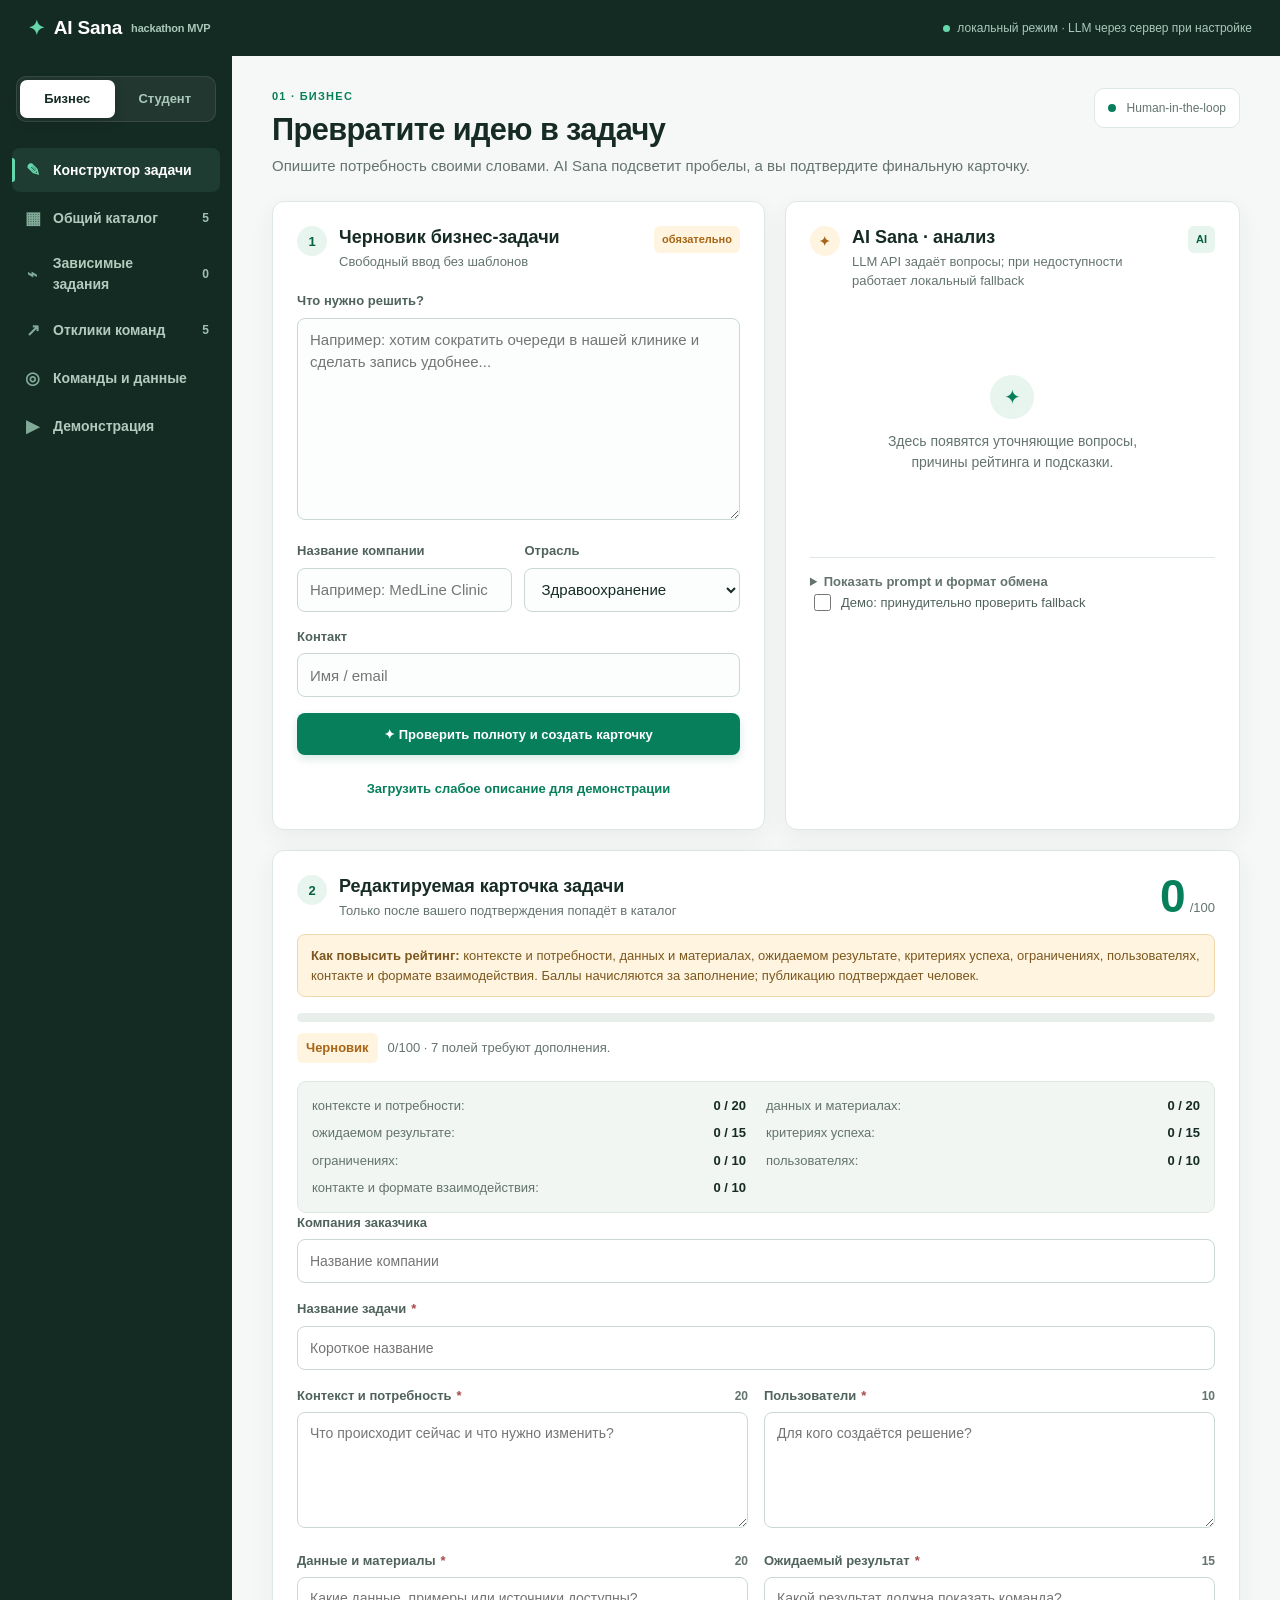
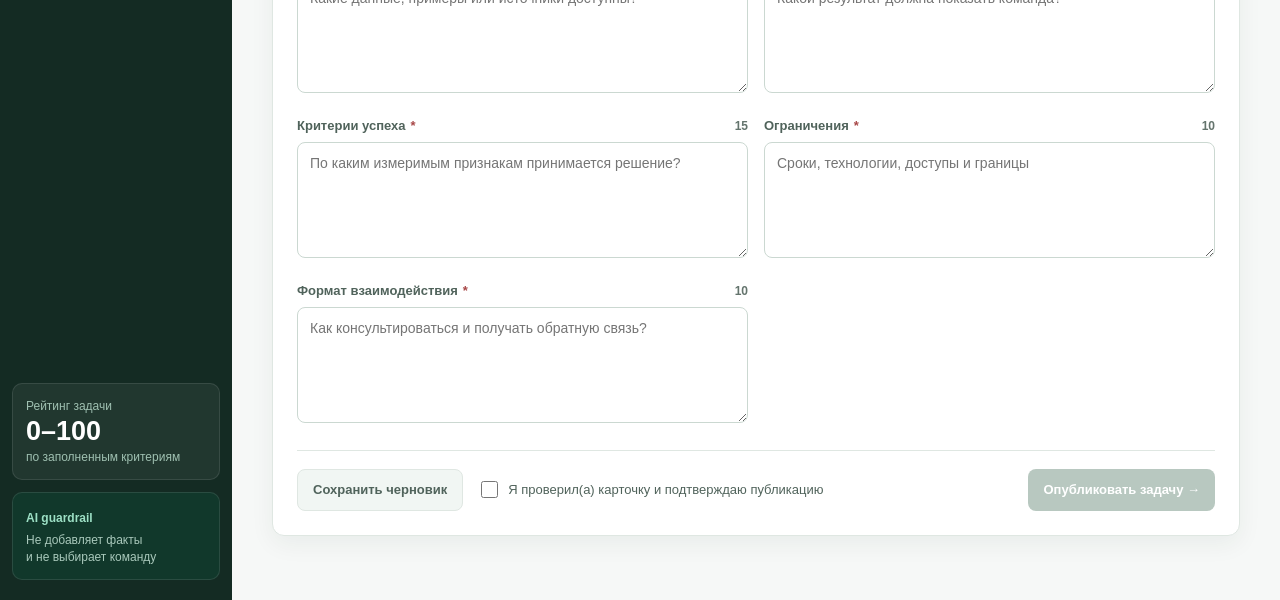
==== commit 55782655: "Предпоследний тест перед отправкой" ====
--- a/index.html
+++ b/index.html
@@ -1,150 +1,638 @@
 <!doctype html>
 <html lang="ru">
-<head>
-  <meta charset="UTF-8" />
-  <meta name="viewport" content="width=device-width, initial-scale=1.0" />
-  <title>AI Sana — геймификация бизнес-задач</title>
-  <link rel="stylesheet" href="styles.css" />
-</head>
-<body>
-  <div class="app-shell">
-    <header class="topbar">
-      <div class="brand"><span class="brand-mark">✦</span><span>AI Sana</span><small>hackathon MVP</small></div>
-      <div class="topbar-status"><span class="live-dot"></span>локальный режим · данные сохраняются в браузере</div>
-    </header>
-
-    <div class="workspace">
-      <aside class="sidebar">
-        <div class="role-switcher">
-          <button class="role-btn active" data-role="business">Бизнес</button>
-          <button class="role-btn" data-role="student">Студент</button>
+  <head>
+    <meta charset="UTF-8" />
+    <meta name="viewport" content="width=device-width, initial-scale=1.0" />
+    <title>AI Sana — геймификация бизнес-задач</title>
+    <link rel="stylesheet" href="styles.css" />
+  </head>
+  <body>
+    <div class="app-shell">
+      <header class="topbar">
+        <div class="brand">
+          <span class="brand-mark">✦</span><span>AI Sana</span
+          ><small>hackathon MVP</small>
         </div>
-        <nav class="nav-list">
-          <button class="nav-btn active" data-view="builder"><span>✎</span> Конструктор задачи</button>
-          <button class="nav-btn" data-view="catalog"><span>▦</span> Общий каталог <b id="catalog-count">0</b></button>
-          <button class="nav-btn" data-view="dependent"><span>⌁</span> Зависимые задания <b id="dependent-count">0</b></button>
-          <button class="nav-btn" data-view="offers"><span>↗</span> Отклики команд <b id="offers-count">0</b></button>
-          <button class="nav-btn" data-view="teams"><span>◎</span> Команды и данные</button>
-          <button class="nav-btn" data-view="demo"><span>▶</span> Демонстрация</button>
-        </nav>
-        <div class="sidebar-bottom">
-          <div class="mini-kpi"><span>Рейтинг задачи</span><strong>0–100</strong><small>по заполненным критериям</small></div>
-          <div class="guardrail"><span>AI guardrail</span><small>Не добавляет факты<br/>и не выбирает команду</small></div>
+        <div class="topbar-status">
+          <span class="live-dot"></span>локальный режим · LLM через сервер при
+          настройке
         </div>
-      </aside>
-
-      <main class="main-content">
-        <section class="view active" id="view-builder">
-          <div class="page-heading">
-            <div><p class="eyebrow">01 · БИЗНЕС</p><h1>Превратите идею в задачу</h1><p class="subtitle">Опишите потребность своими словами. AI Sana подсветит пробелы, а вы подтвердите финальную карточку.</p></div>
-            <div class="heading-chip"><span class="chip-dot"></span> Human-in-the-loop</div>
+      </header>
+
+      <div class="workspace">
+        <aside class="sidebar">
+          <div class="role-switcher">
+            <button class="role-btn active" data-role="business">Бизнес</button>
+            <button class="role-btn" data-role="student">Студент</button>
           </div>
-          <div class="builder-layout">
-            <div class="panel input-panel">
-              <div class="panel-head"><div><span class="step-num">1</span><div><h2>Черновик бизнес-задачи</h2><p>Свободный ввод без шаблонов</p></div></div><span class="required">обязательно</span></div>
-              <label class="field-label" for="draft-text">Что нужно решить?</label>
-              <textarea id="draft-text" rows="8" placeholder="Например: хотим сократить очереди в нашей клинике и сделать запись удобнее..."></textarea>
-              <div class="form-row">
-                <label class="field-group"><span class="field-label">Название компании</span><input id="draft-company" placeholder="Например: MedLine Clinic" /></label>
-                <label class="field-group"><span class="field-label">Отрасль</span><select id="draft-industry"><option>Здравоохранение</option><option>Образование</option><option>Ритейл</option><option>Финансы</option><option>Логистика</option><option>Другое</option></select></label>
-              </div>
-              <div class="form-row">
-                <label class="field-group"><span class="field-label">Контакт</span><input id="draft-contact" placeholder="Имя / email" /></label>
-              </div>
-              <button class="primary-btn full" id="analyze-btn">✦ Проверить полноту и создать карточку</button>
-              <button class="text-btn full" id="load-sample-btn">Загрузить слабое описание для демонстрации</button>
-            </div>
-
-            <div class="panel ai-panel">
-              <div class="panel-head"><div><span class="step-num ai-step">✦</span><div><h2>AI Sana · анализ</h2><p>Локальная объяснимая заглушка AI</p></div></div><span class="ai-badge">AI</span></div>
-              <div id="ai-empty" class="empty-state"><div class="empty-icon">✦</div><p>Здесь появятся уточняющие вопросы,<br/>причины рейтинга и подсказки.</p></div>
-              <div id="ai-result" class="hidden"></div>
-              <details class="prompt-details"><summary>Показать prompt и формат обмена</summary><pre id="prompt-preview">SYSTEM: Анализируй только факты пользователя. Не выдумывай значения.
+          <nav class="nav-list">
+            <button class="nav-btn active" data-view="builder">
+              <span>✎</span> Конструктор задачи
+            </button>
+            <button class="nav-btn" data-view="catalog">
+              <span>▦</span> Общий каталог <b id="catalog-count">0</b>
+            </button>
+            <button class="nav-btn" data-view="dependent">
+              <span>⌁</span> Зависимые задания <b id="dependent-count">0</b>
+            </button>
+            <button class="nav-btn" data-view="offers">
+              <span>↗</span> Отклики команд <b id="offers-count">0</b>
+            </button>
+            <button class="nav-btn" data-view="teams">
+              <span>◎</span> Команды и данные
+            </button>
+            <button class="nav-btn" data-view="demo">
+              <span>▶</span> Демонстрация
+            </button>
+          </nav>
+          <div class="sidebar-bottom">
+            <div class="mini-kpi">
+              <span>Рейтинг задачи</span><strong>0–100</strong
+              ><small>по заполненным критериям</small>
+            </div>
+            <div class="guardrail">
+              <span>AI guardrail</span
+              ><small>Не добавляет факты<br />и не выбирает команду</small>
+            </div>
+          </div>
+        </aside>
+
+        <main class="main-content">
+          <section class="view active" id="view-builder">
+            <div class="page-heading">
+              <div>
+                <p class="eyebrow">01 · БИЗНЕС</p>
+                <h1>Превратите идею в задачу</h1>
+                <p class="subtitle">
+                  Опишите потребность своими словами. AI Sana подсветит пробелы,
+                  а вы подтвердите финальную карточку.
+                </p>
+              </div>
+              <div class="heading-chip">
+                <span class="chip-dot"></span> Human-in-the-loop
+              </div>
+            </div>
+            <div class="builder-layout">
+              <div class="panel input-panel">
+                <div class="panel-head">
+                  <div>
+                    <span class="step-num">1</span>
+                    <div>
+                      <h2>Черновик бизнес-задачи</h2>
+                      <p>Свободный ввод без шаблонов</p>
+                    </div>
+                  </div>
+                  <span class="required">обязательно</span>
+                </div>
+                <label class="field-label" for="draft-text"
+                  >Что нужно решить?</label
+                >
+                <textarea
+                  id="draft-text"
+                  rows="8"
+                  placeholder="Например: хотим сократить очереди в нашей клинике и сделать запись удобнее..."
+                ></textarea>
+                <div class="form-row">
+                  <label class="field-group"
+                    ><span class="field-label">Название компании</span
+                    ><input
+                      id="draft-company"
+                      placeholder="Например: MedLine Clinic"
+                  /></label>
+                  <label class="field-group"
+                    ><span class="field-label">Отрасль</span
+                    ><select id="draft-industry">
+                      <option>Здравоохранение</option>
+                      <option>Образование</option>
+                      <option>Ритейл</option>
+                      <option>Финансы</option>
+                      <option>Логистика</option>
+                      <option>Другое</option>
+                    </select></label
+                  >
+                </div>
+                <div class="form-row">
+                  <label class="field-group"
+                    ><span class="field-label">Контакт</span
+                    ><input id="draft-contact" placeholder="Имя / email"
+                  /></label>
+                </div>
+                <button class="primary-btn full" id="analyze-btn">
+                  ✦ Проверить полноту и создать карточку
+                </button>
+                <button class="text-btn full" id="load-sample-btn">
+                  Загрузить слабое описание для демонстрации
+                </button>
+              </div>
+
+              <div class="panel ai-panel">
+                <div class="panel-head">
+                  <div>
+                    <span class="step-num ai-step">✦</span>
+                    <div>
+                      <h2>AI Sana · анализ</h2>
+                      <p>
+                        LLM API задаёт вопросы; при недоступности работает
+                        локальный fallback
+                      </p>
+                    </div>
+                  </div>
+                  <span class="ai-badge">AI</span>
+                </div>
+                <div id="ai-empty" class="empty-state">
+                  <div class="empty-icon">✦</div>
+                  <p>
+                    Здесь появятся уточняющие вопросы,<br />причины рейтинга и
+                    подсказки.
+                  </p>
+                </div>
+                <div id="ai-result" class="hidden"></div>
+                <details class="prompt-details">
+                  <summary>Показать prompt и формат обмена</summary>
+                  <pre id="prompt-preview">
+SYSTEM: Анализируй только факты пользователя. Не выдумывай значения.
 INPUT: { companyName, draft, industry, contact, answers[] }
 OUTPUT: { missingFields[], questions[], suggestions[] }
-ERROR: при некорректном ответе вернуть fallback с 3 вопросами.</pre></details>
-            </div>
+ERROR: при недоступности API или некорректном JSON использовать локальный fallback.</pre
+                  >
+                </details>
+                <label class="confirm-check ai-demo-toggle"
+                  ><input type="checkbox" id="simulate-ai-error" /> Демо:
+                  принудительно проверить fallback</label
+                >
+              </div>
+            </div>
+
+            <div class="panel card-panel" id="card-panel">
+              <div class="panel-head card-head">
+                <div>
+                  <span class="step-num">2</span>
+                  <div>
+                    <h2>Редактируемая карточка задачи</h2>
+                    <p>Только после вашего подтверждения попадёт в каталог</p>
+                  </div>
+                </div>
+                <div class="score-bubble">
+                  <strong id="score-value">0</strong><span>/100</span>
+                </div>
+              </div>
+              <div id="missing-banner" class="missing-banner hidden"></div>
+              <div class="score-track"><span id="score-track-fill"></span></div>
+              <div class="readiness-row">
+                <span id="readiness-label" class="readiness draft"
+                  >Черновик</span
+                ><span id="score-explain"
+                  >Заполните карточку, чтобы увидеть расчёт.</span
+                >
+              </div>
+              <div
+                id="score-breakdown"
+                class="score-summary"
+                aria-live="polite"
+              ></div>
+              <div class="card-grid">
+                <label class="card-field wide"
+                  ><span>Компания заказчика</span
+                  ><input
+                    data-field="companyName"
+                    placeholder="Название компании"
+                /></label>
+                <label class="card-field wide"
+                  ><span>Название задачи <i>*</i></span
+                  ><input data-field="title" placeholder="Короткое название"
+                /></label>
+                <label class="card-field"
+                  ><span>Контекст и потребность <i>*</i><em>20</em></span
+                  ><textarea
+                    data-field="contextNeed"
+                    rows="4"
+                    placeholder="Что происходит сейчас и что нужно изменить?"
+                  ></textarea>
+                </label>
+                <label class="card-field"
+                  ><span>Пользователи <i>*</i><em>10</em></span
+                  ><textarea
+                    data-field="users"
+                    rows="4"
+                    placeholder="Для кого создаётся решение?"
+                  ></textarea>
+                </label>
+                <label class="card-field"
+                  ><span>Данные и материалы <i>*</i><em>20</em></span
+                  ><textarea
+                    data-field="data"
+                    rows="4"
+                    placeholder="Какие данные, примеры или источники доступны?"
+                  ></textarea>
+                </label>
+                <label class="card-field"
+                  ><span>Ожидаемый результат <i>*</i><em>15</em></span
+                  ><textarea
+                    data-field="expectedResult"
+                    rows="4"
+                    placeholder="Какой результат должна показать команда?"
+                  ></textarea>
+                </label>
+                <label class="card-field"
+                  ><span>Критерии успеха <i>*</i><em>15</em></span
+                  ><textarea
+                    data-field="successCriteria"
+                    rows="4"
+                    placeholder="По каким измеримым признакам принимается решение?"
+                  ></textarea>
+                </label>
+                <label class="card-field"
+                  ><span>Ограничения <i>*</i><em>10</em></span
+                  ><textarea
+                    data-field="constraints"
+                    rows="4"
+                    placeholder="Сроки, технологии, доступы и границы"
+                  ></textarea>
+                </label>
+                <label class="card-field"
+                  ><span>Формат взаимодействия <i>*</i><em>10</em></span
+                  ><textarea
+                    data-field="format"
+                    rows="4"
+                    placeholder="Как консультироваться и получать обратную связь?"
+                  ></textarea>
+                </label>
+              </div>
+              <div class="card-actions">
+                <button class="secondary-btn" id="save-draft-btn">
+                  Сохранить черновик</button
+                ><label class="confirm-check"
+                  ><input type="checkbox" id="confirm-check" /> Я проверил(а)
+                  карточку и подтверждаю публикацию</label
+                ><button class="primary-btn" id="publish-btn" disabled>
+                  Опубликовать задачу →
+                </button>
+              </div>
+            </div>
+          </section>
+
+          <section class="view" id="view-catalog">
+            <div class="page-heading">
+              <div>
+                <p class="eyebrow">02 · OPEN CATALOG</p>
+                <h1>Каталог задач</h1>
+                <p class="subtitle">
+                  Все опубликованные задачи доступны командам. Из любой задачи
+                  можно попросить AI-агента подготовить зависимую карточку.
+                </p>
+              </div>
+              <div class="catalog-total">
+                <strong id="catalog-total">0</strong><span>опубликовано</span>
+              </div>
+            </div>
+            <div class="toolbar">
+              <div class="search-wrap">
+                ⌕
+                <input
+                  id="catalog-search"
+                  placeholder="Поиск по задачам, отрасли, пользователям..."
+                />
+              </div>
+              <select id="catalog-level">
+                <option value="all">Все уровни готовности</option>
+                <option value="draft">Черновик · 0–39</option>
+                <option value="working">Рабочая · 40–69</option>
+                <option value="ready">Готовая · 70–89</option>
+                <option value="priority">Приоритетная · 90–100</option></select
+              ><select id="catalog-sort">
+                <option value="rating">Сначала высокий рейтинг</option>
+                <option value="new">Сначала новые</option>
+              </select>
+            </div>
+            <div id="catalog-list" class="catalog-grid"></div>
+          </section>
+
+          <section class="view" id="view-dependent">
+            <div class="page-heading">
+              <div>
+                <p class="eyebrow">03 · AI TASK AGENT</p>
+                <h1>Зависимые задания</h1>
+                <p class="subtitle">
+                  Карточки-подзадачи, созданные из задач заказчика. AI готовит
+                  первый вариант, а финальное содержание и связь с родителем
+                  проверяет человек.
+                </p>
+              </div>
+              <div class="catalog-total">
+                <strong id="dependent-total">0</strong><span>карточек</span>
+              </div>
+            </div>
+            <div class="agent-banner">
+              <div class="agent-banner-icon">✦</div>
+              <div>
+                <strong>AI-агент декомпозиции</strong>
+                <p>
+                  Берёт только контекст, данные, результат и ограничения
+                  родительской задачи. Не выдумывает факты, не назначает
+                  исполнителя и не публикует карточку автоматически.
+                </p>
+              </div>
+              <span class="ai-badge">LOCAL AI</span>
+            </div>
+            <div id="dependent-list" class="dependent-grid"></div>
+          </section>
+
+          <section class="view" id="view-offers">
+            <div class="page-heading">
+              <div>
+                <p class="eyebrow">04 · BUSINESS DECISION</p>
+                <h1>Отклики команд</h1>
+                <p class="subtitle">
+                  Сравнивайте предложения и принимайте решение вручную. AI не
+                  назначает исполнителей.
+                </p>
+              </div>
+            </div>
+            <div id="offers-list" class="offers-list"></div>
+          </section>
+
+          <section class="view" id="view-teams">
+            <div class="page-heading">
+              <div>
+                <p class="eyebrow">04 · DATA ROOM</p>
+                <h1>Команды и тестовые данные</h1>
+                <p class="subtitle">
+                  В MVP встроен минимальный набор 5×5 для быстрой демонстрации
+                  без регистрации.
+                </p>
+              </div>
+            </div>
+            <div class="data-tabs">
+              <button class="data-tab active" data-data-view="teams-data">
+                5 профилей команд</button
+              ><button class="data-tab" data-data-view="drafts-data">
+                5 черновиков</button
+              ><button class="data-tab" data-data-view="cards-data">
+                5 карточек
+              </button>
+            </div>
+            <div id="teams-data" class="data-view active"></div>
+            <div id="drafts-data" class="data-view"></div>
+            <div id="cards-data" class="data-view"></div>
+          </section>
+
+          <section class="view" id="view-demo">
+            <div class="page-heading">
+              <div>
+                <p class="eyebrow">05 · 5-MINUTE DEMO</p>
+                <h1>Сценарий защиты</h1>
+                <p class="subtitle">
+                  Покажите целостный путь от слабого описания до выбора команды.
+                </p>
+              </div>
+              <button class="primary-btn" id="demo-reset-btn">
+                Сбросить демо
+              </button>
+            </div>
+            <div class="demo-timeline">
+              <div class="demo-step done">
+                <span>1</span>
+                <div>
+                  <strong>Черновик</strong>
+                  <p>Ввести слабое описание бизнес-задачи.</p>
+                </div>
+              </div>
+              <div class="demo-line"></div>
+              <div class="demo-step">
+                <span>2</span>
+                <div>
+                  <strong>AI-вопросы</strong>
+                  <p>
+                    Показать минимум 3 уместных вопроса и заполнить карточку.
+                  </p>
+                </div>
+              </div>
+              <div class="demo-line"></div>
+              <div class="demo-step">
+                <span>3</span>
+                <div>
+                  <strong>Рост рейтинга</strong>
+                  <p>Изменить поля и показать прозрачный пересчёт баллов.</p>
+                </div>
+              </div>
+              <div class="demo-line"></div>
+              <div class="demo-step">
+                <span>4</span>
+                <div>
+                  <strong>Каталог</strong>
+                  <p>
+                    Опубликовать, открыть задачу студенту и отправить отклик.
+                  </p>
+                </div>
+              </div>
+              <div class="demo-line"></div>
+              <div class="demo-step">
+                <span>5</span>
+                <div>
+                  <strong>Решение бизнеса</strong>
+                  <p>Вручную принять или отклонить предложение.</p>
+                </div>
+              </div>
+            </div>
+            <div class="demo-note">
+              <span class="note-icon">ⓘ</span>
+              <div>
+                <strong>Подсказка для защиты</strong>
+                <p>
+                  Переключайтесь между ролями «Бизнес» и «Студент» в левом меню.
+                  Все изменения сохраняются локально, поэтому сценарий можно
+                  повторить.
+                </p>
+              </div>
+            </div>
+            <div class="architecture-card">
+              <div>
+                <p class="eyebrow">ARCHITECTURE</p>
+                <h2>Простой, проверяемый MVP</h2>
+                <p>
+                  UI → localStorage → детерминированный AI fallback → рейтинг →
+                  каталог → отклики → ручное решение.
+                </p>
+              </div>
+              <div class="arch-flow">
+                <span>Draft</span><b>→</b><span>AI</span><b>→</b
+                ><span>Card</span><b>→</b><span>Catalog</span><b>→</b
+                ><span>Decision</span>
+              </div>
+            </div>
+          </section>
+        </main>
+      </div>
+    </div>
+
+    <div class="modal hidden" id="offer-modal">
+      <div class="modal-card">
+        <button class="modal-close" id="modal-close">×</button>
+        <p class="eyebrow">TEAM RESPONSE</p>
+        <h2 id="offer-modal-title">Отправить предложение</h2>
+        <p id="offer-modal-subtitle" class="muted"></p>
+        <div id="team-recommendations" class="recommendations-panel"></div>
+        <label class="card-field"
+          ><span>Команда</span
+          ><select id="offer-team"></select></label
+        ><label class="card-field"
+          ><span>Идея решения <i>*</i></span
+          ><textarea
+            id="offer-idea"
+            rows="4"
+            placeholder="Что вы предлагаете сделать?"
+          ></textarea></label
+        ><label class="card-field"
+          ><span>План и срок <i>*</i></span
+          ><textarea
+            id="offer-plan"
+            rows="3"
+            placeholder="Этапы, технологии, ориентировочный срок"
+          ></textarea></label
+        ><label class="card-field"
+          ><span>Ссылка на прототип</span
+          ><input id="offer-link" placeholder="https://..."
+        /></label>
+        <div id="offer-ai-review" class="offer-ai-review"></div>
+        <button class="primary-btn full" id="submit-offer-btn">
+          Отправить отклик
+        </button>
+      </div>
+    </div>
+
+    <div class="modal hidden" id="progress-modal">
+      <div class="modal-card">
+        <button class="modal-close" id="progress-modal-close">×</button>
+        <p class="eyebrow">AI PROGRESS LOG</p>
+        <h2>Зафиксировать фактический прогресс</h2>
+        <p id="progress-modal-subtitle" class="muted"></p>
+        <label class="card-field"
+          ><span>Этап</span
+          ><select id="progress-stage">
+            <option>Исследование</option>
+            <option>Прототип</option>
+            <option>Разработка</option>
+            <option>Тестирование</option>
+            <option>Финальная передача</option>
+          </select></label
+        ><label class="card-field"
+          ><span>Что фактически сделано <i>*</i></span
+          ><textarea
+            id="progress-note"
+            rows="4"
+            placeholder="Коротко опишите результат этапа и приложенные материалы"
+          ></textarea></label
+        ><label class="card-field"
+          ><span>Фактический статус</span
+          ><select id="progress-status">
+            <option value="in_progress">В работе</option>
+            <option value="done">Этап завершён</option>
+            <option value="blocked">Есть блокер</option>
+          </select></label
+        ><button class="primary-btn full" id="save-progress-btn">
+          Сохранить прогресс
+        </button>
+      </div>
+    </div>
+
+    <div class="modal hidden" id="dependent-modal">
+      <div class="modal-card dependent-modal-card">
+        <button class="modal-close" id="dependent-modal-close">×</button>
+        <div class="agent-modal-heading">
+          <span class="step-num ai-step">✦</span>
+          <div>
+            <p class="eyebrow">AI TASK AGENT</p>
+            <h2>Создать зависимое задание</h2>
+            <p class="muted">
+              Агент подготовит подзадачу на основе карточки заказчика.
+            </p>
           </div>
-
-          <div class="panel card-panel" id="card-panel">
-            <div class="panel-head card-head"><div><span class="step-num">2</span><div><h2>Редактируемая карточка задачи</h2><p>Только после вашего подтверждения попадёт в каталог</p></div></div><div class="score-bubble"><strong id="score-value">0</strong><span>/100</span></div></div>
-            <div id="missing-banner" class="missing-banner hidden"></div>
-            <div class="score-track"><span id="score-track-fill"></span></div>
-            <div class="readiness-row"><span id="readiness-label" class="readiness draft">Черновик</span><span id="score-explain">Заполните карточку, чтобы увидеть расчёт.</span></div>
-            <div id="score-breakdown" class="score-summary" aria-live="polite"></div>
-            <div class="card-grid">
-              <label class="card-field wide"><span>Компания заказчика</span><input data-field="companyName" placeholder="Название компании" /></label>
-              <label class="card-field wide"><span>Название задачи <i>*</i></span><input data-field="title" placeholder="Короткое название" /></label>
-              <label class="card-field"><span>Контекст и потребность <i>*</i><em>20</em></span><textarea data-field="contextNeed" rows="4" placeholder="Что происходит сейчас и что нужно изменить?"></textarea></label>
-              <label class="card-field"><span>Пользователи <i>*</i><em>10</em></span><textarea data-field="users" rows="4" placeholder="Для кого создаётся решение?"></textarea></label>
-              <label class="card-field"><span>Данные и материалы <i>*</i><em>20</em></span><textarea data-field="data" rows="4" placeholder="Какие данные, примеры или источники доступны?"></textarea></label>
-              <label class="card-field"><span>Ожидаемый результат <i>*</i><em>15</em></span><textarea data-field="expectedResult" rows="4" placeholder="Какой результат должна показать команда?"></textarea></label>
-              <label class="card-field"><span>Критерии успеха <i>*</i><em>15</em></span><textarea data-field="successCriteria" rows="4" placeholder="По каким измеримым признакам принимается решение?"></textarea></label>
-              <label class="card-field"><span>Ограничения <i>*</i><em>10</em></span><textarea data-field="constraints" rows="4" placeholder="Сроки, технологии, доступы и границы"></textarea></label>
-              <label class="card-field"><span>Формат взаимодействия <i>*</i><em>10</em></span><textarea data-field="format" rows="4" placeholder="Как консультироваться и получать обратную связь?"></textarea></label>
-            </div>
-            <div class="card-actions"><button class="secondary-btn" id="save-draft-btn">Сохранить черновик</button><label class="confirm-check"><input type="checkbox" id="confirm-check" /> Я проверил(а) карточку и подтверждаю публикацию</label><button class="primary-btn" id="publish-btn" disabled>Опубликовать задачу →</button></div>
+          <span class="ai-badge">AI</span>
+        </div>
+        <div id="dependent-parent-context" class="parent-context"></div>
+        <div class="agent-controls">
+          <label class="card-field"
+            ><span>Роль для зависимого задания</span
+            ><select id="dependent-role">
+              <option>Исследователь</option>
+              <option>UX/UI дизайнер</option>
+              <option>Разработчик</option>
+              <option>Аналитик</option>
+              <option>Контент-специалист</option>
+            </select></label
+          ><label class="card-field"
+            ><span>Фокус подзадачи <i>*</i></span
+            ><input
+              id="dependent-focus"
+              placeholder="Например: сценарий записи пациента"
+          /></label>
+        </div>
+        <button class="primary-btn full" id="dependent-generate-btn">
+          ✦ Сгенерировать карточку агентом
+        </button>
+        <div id="dependent-agent-empty" class="agent-empty">
+          <div class="empty-icon">✦</div>
+          <p>
+            Выберите роль и фокус — агент соберёт первый вариант зависимой
+            задачи.
+          </p>
+        </div>
+        <div id="dependent-agent-result" class="hidden">
+          <div class="agent-result-note">
+            <strong>Черновик готов.</strong> Проверьте все поля: AI использовал
+            только сведения родительской задачи.
           </div>
-        </section>
-
-        <section class="view" id="view-catalog">
-          <div class="page-heading"><div><p class="eyebrow">02 · OPEN CATALOG</p><h1>Каталог задач</h1><p class="subtitle">Все опубликованные задачи доступны командам. Из любой задачи можно попросить AI-агента подготовить зависимую карточку.</p></div><div class="catalog-total"><strong id="catalog-total">0</strong><span>опубликовано</span></div></div>
-          <div class="toolbar"><div class="search-wrap">⌕ <input id="catalog-search" placeholder="Поиск по задачам, отрасли, пользователям..." /></div><select id="catalog-level"><option value="all">Все уровни готовности</option><option value="draft">Черновик · 0–39</option><option value="working">Рабочая · 40–69</option><option value="ready">Готовая · 70–89</option><option value="priority">Приоритетная · 90–100</option></select><select id="catalog-sort"><option value="rating">Сначала высокий рейтинг</option><option value="new">Сначала новые</option></select></div>
-          <div id="catalog-list" class="catalog-grid"></div>
-        </section>
-
-        <section class="view" id="view-dependent">
-          <div class="page-heading"><div><p class="eyebrow">03 · AI TASK AGENT</p><h1>Зависимые задания</h1><p class="subtitle">Карточки-подзадачи, созданные из задач заказчика. AI готовит первый вариант, а финальное содержание и связь с родителем проверяет человек.</p></div><div class="catalog-total"><strong id="dependent-total">0</strong><span>карточек</span></div></div>
-          <div class="agent-banner"><div class="agent-banner-icon">✦</div><div><strong>AI-агент декомпозиции</strong><p>Берёт только контекст, данные, результат и ограничения родительской задачи. Не выдумывает факты, не назначает исполнителя и не публикует карточку автоматически.</p></div><span class="ai-badge">LOCAL AI</span></div>
-          <div id="dependent-list" class="dependent-grid"></div>
-        </section>
-
-        <section class="view" id="view-offers">
-          <div class="page-heading"><div><p class="eyebrow">04 · BUSINESS DECISION</p><h1>Отклики команд</h1><p class="subtitle">Сравнивайте предложения и принимайте решение вручную. AI не назначает исполнителей.</p></div></div>
-          <div id="offers-list" class="offers-list"></div>
-        </section>
-
-        <section class="view" id="view-teams">
-          <div class="page-heading"><div><p class="eyebrow">04 · DATA ROOM</p><h1>Команды и тестовые данные</h1><p class="subtitle">В MVP встроен минимальный набор 5×5 для быстрой демонстрации без регистрации.</p></div></div>
-          <div class="data-tabs"><button class="data-tab active" data-data-view="teams-data">5 профилей команд</button><button class="data-tab" data-data-view="drafts-data">5 черновиков</button><button class="data-tab" data-data-view="cards-data">5 карточек</button></div>
-          <div id="teams-data" class="data-view active"></div><div id="drafts-data" class="data-view"></div><div id="cards-data" class="data-view"></div>
-        </section>
-
-        <section class="view" id="view-demo">
-          <div class="page-heading"><div><p class="eyebrow">05 · 5-MINUTE DEMO</p><h1>Сценарий защиты</h1><p class="subtitle">Покажите целостный путь от слабого описания до выбора команды.</p></div><button class="primary-btn" id="demo-reset-btn">Сбросить демо</button></div>
-          <div class="demo-timeline"><div class="demo-step done"><span>1</span><div><strong>Черновик</strong><p>Ввести слабое описание бизнес-задачи.</p></div></div><div class="demo-line"></div><div class="demo-step"><span>2</span><div><strong>AI-вопросы</strong><p>Показать минимум 3 уместных вопроса и заполнить карточку.</p></div></div><div class="demo-line"></div><div class="demo-step"><span>3</span><div><strong>Рост рейтинга</strong><p>Изменить поля и показать прозрачный пересчёт баллов.</p></div></div><div class="demo-line"></div><div class="demo-step"><span>4</span><div><strong>Каталог</strong><p>Опубликовать, открыть задачу студенту и отправить отклик.</p></div></div><div class="demo-line"></div><div class="demo-step"><span>5</span><div><strong>Решение бизнеса</strong><p>Вручную принять или отклонить предложение.</p></div></div></div>
-          <div class="demo-note"><span class="note-icon">ⓘ</span><div><strong>Подсказка для защиты</strong><p>Переключайтесь между ролями «Бизнес» и «Студент» в левом меню. Все изменения сохраняются локально, поэтому сценарий можно повторить.</p></div></div>
-          <div class="architecture-card"><div><p class="eyebrow">ARCHITECTURE</p><h2>Простой, проверяемый MVP</h2><p>UI → localStorage → детерминированный AI fallback → рейтинг → каталог → отклики → ручное решение.</p></div><div class="arch-flow"><span>Draft</span><b>→</b><span>AI</span><b>→</b><span>Card</span><b>→</b><span>Catalog</span><b>→</b><span>Decision</span></div></div>
-        </section>
-      </main>
+          <div class="dependent-form-grid">
+            <label class="card-field wide"
+              ><span>Название зависимого задания <i>*</i></span
+              ><input data-dependent-field="title" /></label
+            ><label class="card-field"
+              ><span>Цель</span
+              ><textarea data-dependent-field="goal" rows="4"></textarea></label
+            ><label class="card-field"
+              ><span>Входные данные от заказчика</span
+              ><textarea
+                data-dependent-field="input_data"
+                rows="4"
+              ></textarea></label
+            ><label class="card-field"
+              ><span>Ожидаемый артефакт</span
+              ><textarea
+                data-dependent-field="expected_artifact"
+                rows="4"
+              ></textarea></label
+            ><label class="card-field"
+              ><span>Критерии приёмки</span
+              ><textarea
+                data-dependent-field="acceptance_criteria"
+                rows="4"
+              ></textarea></label
+            ><label class="card-field wide"
+              ><span>Ограничения</span
+              ><textarea data-dependent-field="constraints" rows="4"></textarea>
+            </label>
+          </div>
+          <div class="agent-modal-actions">
+            <button class="secondary-btn" id="dependent-regenerate-btn">
+              Перегенерировать</button
+            ><button class="primary-btn" id="save-dependent-btn">
+              Сохранить карточку
+            </button>
+          </div>
+        </div>
+        <details class="prompt-details">
+          <summary>Правила агента</summary>
+          <pre>
+SYSTEM: Создай зависимую задачу только из фактов родительской карточки.
+INPUT: { parentTask, role, focus }
+OUTPUT: { "title", "goal", "input_data", "expected_artifact", "acceptance_criteria", "constraints" }
+GUARDRAIL: не добавлять факты, не назначать исполнителя, не публиковать автоматически.</pre
+          >
+        </details>
+      </div>
     </div>
-  </div>
-
-  <div class="modal hidden" id="offer-modal"><div class="modal-card"><button class="modal-close" id="modal-close">×</button><p class="eyebrow">TEAM RESPONSE</p><h2 id="offer-modal-title">Отправить предложение</h2><p id="offer-modal-subtitle" class="muted"></p><div id="team-recommendations" class="recommendations-panel"></div><label class="card-field"><span>Команда</span><select id="offer-team"></select></label><label class="card-field"><span>Идея решения <i>*</i></span><textarea id="offer-idea" rows="4" placeholder="Что вы предлагаете сделать?"></textarea></label><label class="card-field"><span>План и срок <i>*</i></span><textarea id="offer-plan" rows="3" placeholder="Этапы, технологии, ориентировочный срок"></textarea></label><label class="card-field"><span>Ссылка на прототип</span><input id="offer-link" placeholder="https://..." /></label><div id="offer-ai-review" class="offer-ai-review"></div><button class="primary-btn full" id="submit-offer-btn">Отправить отклик</button></div></div>
-
-  <div class="modal hidden" id="progress-modal"><div class="modal-card"><button class="modal-close" id="progress-modal-close">×</button><p class="eyebrow">AI PROGRESS LOG</p><h2>Зафиксировать фактический прогресс</h2><p id="progress-modal-subtitle" class="muted"></p><label class="card-field"><span>Этап</span><select id="progress-stage"><option>Исследование</option><option>Прототип</option><option>Разработка</option><option>Тестирование</option><option>Финальная передача</option></select></label><label class="card-field"><span>Что фактически сделано <i>*</i></span><textarea id="progress-note" rows="4" placeholder="Коротко опишите результат этапа и приложенные материалы"></textarea></label><label class="card-field"><span>Фактический статус</span><select id="progress-status"><option value="in_progress">В работе</option><option value="done">Этап завершён</option><option value="blocked">Есть блокер</option></select></label><button class="primary-btn full" id="save-progress-btn">Сохранить прогресс</button></div></div>
-
-  <div class="modal hidden" id="dependent-modal">
-    <div class="modal-card dependent-modal-card">
-      <button class="modal-close" id="dependent-modal-close">×</button>
-      <div class="agent-modal-heading"><span class="step-num ai-step">✦</span><div><p class="eyebrow">AI TASK AGENT</p><h2>Создать зависимое задание</h2><p class="muted">Агент подготовит подзадачу на основе карточки заказчика.</p></div><span class="ai-badge">AI</span></div>
-      <div id="dependent-parent-context" class="parent-context"></div>
-      <div class="agent-controls"><label class="card-field"><span>Роль для зависимого задания</span><select id="dependent-role"><option>Исследователь</option><option>UX/UI дизайнер</option><option>Разработчик</option><option>Аналитик</option><option>Контент-специалист</option></select></label><label class="card-field"><span>Фокус подзадачи <i>*</i></span><input id="dependent-focus" placeholder="Например: сценарий записи пациента" /></label></div>
-      <button class="primary-btn full" id="dependent-generate-btn">✦ Сгенерировать карточку агентом</button>
-      <div id="dependent-agent-empty" class="agent-empty"><div class="empty-icon">✦</div><p>Выберите роль и фокус — агент соберёт первый вариант зависимой задачи.</p></div>
-      <div id="dependent-agent-result" class="hidden">
-        <div class="agent-result-note"><strong>Черновик готов.</strong> Проверьте все поля: AI использовал только сведения родительской задачи.</div>
-        <div class="dependent-form-grid"><label class="card-field wide"><span>Название зависимого задания <i>*</i></span><input data-dependent-field="title" /></label><label class="card-field"><span>Цель</span><textarea data-dependent-field="objective" rows="4"></textarea></label><label class="card-field"><span>Входные данные от заказчика</span><textarea data-dependent-field="inputs" rows="4"></textarea></label><label class="card-field"><span>Ожидаемый артефакт</span><textarea data-dependent-field="deliverable" rows="4"></textarea></label><label class="card-field"><span>Критерии приёмки</span><textarea data-dependent-field="acceptanceCriteria" rows="4"></textarea></label><label class="card-field"><span>Зависимость и ограничения</span><textarea data-dependent-field="constraints" rows="4"></textarea></label><label class="card-field"><span>Оценка срока</span><input data-dependent-field="estimate" /></label></div>
-        <div class="agent-modal-actions"><button class="secondary-btn" id="dependent-regenerate-btn">Перегенерировать</button><button class="primary-btn" id="save-dependent-btn">Сохранить карточку</button></div>
-      </div>
-      <details class="prompt-details"><summary>Правила агента</summary><pre>SYSTEM: Создай зависимую задачу только из фактов родительской карточки.
-INPUT: { parentTask, role, focus }
-OUTPUT: { title, objective, inputs, deliverable, acceptanceCriteria, constraints, estimate }
-GUARDRAIL: не добавлять факты, не назначать исполнителя, не публиковать автоматически.</pre></details>
-    </div>
-  </div>
-
-  <div class="toast hidden" id="toast"></div>
-  <script src="app.js"></script>
-</body>
+
+    <div class="toast hidden" id="toast"></div>
+    <script src="app.js"></script>
+  </body>
 </html>
